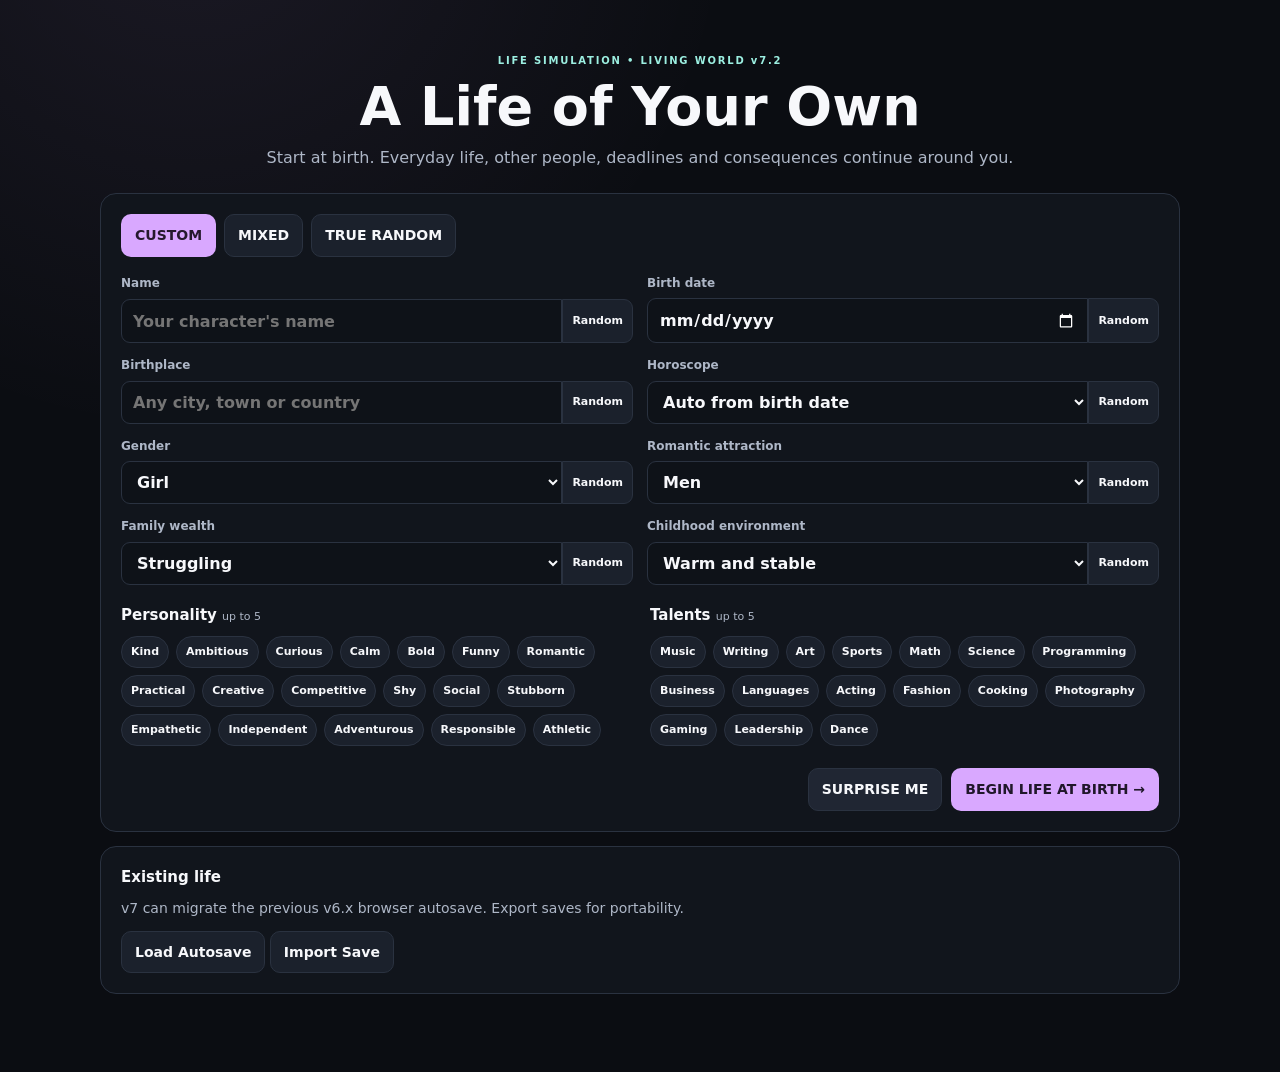
==== index.html @ 9994ae1c "Add files via upload" ====
<!doctype html>
<html lang="en">
<head>
  <meta charset="utf-8">
  <meta name="viewport" content="width=device-width,initial-scale=1">
  <meta name="color-scheme" content="dark">
  <title>Life Sim — Living World v7.2</title>
  <link rel="stylesheet" href="style.css">
</head>
<body>
<div id="app">
  <section id="creator" class="screen">
    <div class="hero">
      <div class="eyebrow">LIFE SIMULATION • LIVING WORLD v7.2</div>
      <h1>A Life of Your Own</h1>
      <p>Start at birth. Everyday life, other people, deadlines and consequences continue around you.</p>
    </div>
    <div class="panel creator-panel">
      <div class="mode-row"><button class="mode active" data-mode="custom">CUSTOM</button><button class="mode" data-mode="mixed">MIXED</button><button class="mode" data-mode="true">TRUE RANDOM</button></div>
      <div class="grid">
        <label>Name<div class="input-with-button"><input id="c-name" placeholder="Your character's name"><button class="small" data-random="name">Random</button></div></label>
        <label>Birth date<div class="input-with-button"><input id="c-dob" type="date"><button class="small" data-random="dob">Random</button></div></label>
        <label>Birthplace<div class="input-with-button"><input id="c-place" placeholder="Any city, town or country"><button class="small" data-random="place">Random</button></div></label>
        <label>Horoscope<div class="input-with-button"><select id="c-zodiac"><option value="auto">Auto from birth date</option><option>Aries</option><option>Taurus</option><option>Gemini</option><option>Cancer</option><option>Leo</option><option>Virgo</option><option>Libra</option><option>Scorpio</option><option>Sagittarius</option><option>Capricorn</option><option>Aquarius</option><option>Pisces</option></select><button class="small" data-random="zodiac">Random</button></div></label>
        <label>Gender<div class="input-with-button"><select id="c-gender"><option>Girl</option><option>Boy</option><option>Non-binary</option><option>Other</option></select><button class="small" data-random="gender">Random</button></div></label>
        <label>Romantic attraction<div class="input-with-button"><select id="c-attraction"><option>Men</option><option>Women</option><option>All genders</option><option>Not sure yet</option><option>Asexual / romantic</option></select><button class="small" data-random="attraction">Random</button></div></label>
        <label>Family wealth<div class="input-with-button"><select id="c-wealth"><option>Struggling</option><option>Modest</option><option>Middle class</option><option>Comfortable</option><option>Wealthy</option><option>Extremely wealthy</option></select><button class="small" data-random="wealth">Random</button></div></label>
        <label>Childhood environment<div class="input-with-button"><select id="c-home"><option>Warm and stable</option><option>Busy but loving</option><option>Strict</option><option>Chaotic</option><option>Quiet</option><option>Highly privileged</option><option>Unpredictable</option></select><button class="small" data-random="home">Random</button></div></label>
      </div>
      <div class="choices"><div><h3>Personality <span>up to 5</span></h3><div id="personality" class="chips"></div></div><div><h3>Talents <span>up to 5</span></h3><div id="talents" class="chips"></div></div></div>
      <div class="creator-actions"><button id="random-all" class="secondary">SURPRISE ME</button><button id="begin" class="primary">BEGIN LIFE AT BIRTH →</button></div>
      <div id="creator-error" class="error" hidden></div>
    </div>
    <div class="save-import panel"><h3>Existing life</h3><p>v7 can migrate the previous v6.x browser autosave. Export saves for portability.</p><button id="load-last">Load Autosave</button> <button id="import-btn">Import Save</button><input id="import-file" type="file" accept=".json" hidden></div>
  </section>

  <section id="game" class="screen hidden">
    <header class="topbar">
      <div><div class="eyebrow">LIFE SIM • LIVING WORLD</div><h2 id="life-name">—</h2><div id="life-subtitle">Age 0</div></div>
      <div class="top-actions"><span id="save-status">Not saved</span><button id="save">SAVE</button><button id="export">EXPORT</button><button id="pause">MENU <span>Esc</span></button></div>
    </header>
    <main class="life-shell">
      <aside class="life-nav">
        <div class="nav-caption">YOUR LIFE</div><nav id="tabs" class="side-nav" aria-label="Life areas"></nav>
        <div class="panel mini identity-mini"><h3>Identity</h3><p><b>Born:</b> <span id="i-place"></span></p><p><b>Birthday:</b> <span id="i-dob"></span></p><p><b>Zodiac:</b> <span id="i-zodiac"></span></p><p><b>Family:</b> <span id="i-family"></span></p></div>
      </aside>
      <section class="life-main">
        <div class="life-hud panel">
          <div class="hud-story"><div class="event-meta" id="event-meta">DAY</div><div class="age-line"><span>AGE</span><strong id="s-age">0</strong></div><h1 id="event-title">Welcome to the world.</h1><p id="event-text">Your story is beginning.</p><div id="event-detail" class="event-detail"></div><div id="event-actions" class="event-actions"></div></div>
          <aside class="needs-hud"><div class="hud-section-title"><span>NEEDS RIGHT NOW</span><small>click to respond</small></div><div id="needs-hud" class="needs-compact"></div><div class="hud-section-title wants-title"><span>WANTS</span></div><div id="wants-hud" class="wants-hud"></div></aside>
        </div>
        <div id="upcoming-strip" class="upcoming-strip" aria-label="Upcoming events"></div>
        <div class="quick-stats" aria-label="Life status"><div><span>CASH</span><b id="s-money">$0</b></div><div><span>HEALTH</span><b id="s-health">100</b></div><div><span>MOOD</span><b id="s-happy">70</b></div><div><span>ENERGY</span><b id="s-energy">100</b></div><div><span>STRESS</span><b id="s-stress">10</b></div><div><span>LUCK</span><b id="s-luck">50%</b></div><div><span>MENTALITY</span><b id="s-mentality">Balanced</b></div></div>
        <div id="panel-host"></div>
        <div class="panel age-panel"><div class="time-buttons"><button id="next-day" class="next-day">☀️ NEXT DAY</button><button id="age-up" class="age-up">🎂 AGE UP</button></div><span><b>Next Day</b> finishes today and sleeps into tomorrow morning. <b>Age Up</b> simulates the whole year to your next birthday and shows a summary — obligations are still attended or missed along the way.</span></div>
        <div class="panel log-panel"><div class="section-heading"><h3>Life log</h3><button id="clear-log">Clear view</button></div><div id="log" class="log"></div></div>
      </section>
    </main>
  </section>

  <div id="overlay" class="overlay hidden"><div class="modal"><button id="close-menu" class="close" aria-label="Close menu">×</button><h2>Pause Menu</h2><div class="menu-buttons"><button id="menu-save">Save now</button><button id="menu-export">Export save</button><button id="menu-import">Import save</button><button id="menu-new">Restart / New Life</button></div><p class="muted-text">Restart clears only Life Simulator save keys after confirmation.</p></div></div>
  <div id="choice-overlay" class="overlay hidden"><div class="modal modal-wide"><button id="close-choice" class="close" aria-label="Close dialog">×</button><h2 id="choice-title">Decision</h2><div id="choice-content"></div></div></div>
  <div id="toast" class="toast" role="status" aria-live="polite"></div>
</div>
<script src="data.js"></script><script src="game.js"></script>
</body>
</html>
---- style.css ----
:root{
  --bg:#0b0d12;--panel:#11151c;--card:#151a22;--card2:#191f29;--line:#2a3240;
  --text:#f7f8fb;--muted:#aeb7c7;--soft:#7f8a9e;--accent:#d9a8ff;--accent2:#9cefe1;
  --good:#9ce6ba;--warn:#ffd38b;--bad:#ff9aa7;--info:#a9c8ff;--shadow:0 16px 48px rgba(0,0,0,.24);
  font-family:Inter,ui-sans-serif,system-ui,-apple-system,BlinkMacSystemFont,"Segoe UI",sans-serif;color-scheme:dark
}
*{box-sizing:border-box}html{background:var(--bg)}body{margin:0;background:radial-gradient(circle at 15% -10%,rgba(217,168,255,.08),transparent 34rem),var(--bg);color:var(--text);font-size:14px;line-height:1.45}button,input,select{font:inherit}button{color:var(--text);background:#1b212c;border:1px solid var(--line);border-radius:10px;padding:10px 13px;cursor:pointer;font-weight:750;transition:background .15s,border-color .15s,transform .08s}button:hover{background:#232b38;border-color:#3c475a}button:active{transform:translateY(1px)}button:focus-visible,input:focus-visible,select:focus-visible{outline:2px solid var(--accent);outline-offset:2px}button[disabled]{opacity:.46;cursor:not-allowed;transform:none}.hidden{display:none!important}.screen{width:min(1460px,calc(100% - 30px));margin:0 auto;padding:24px 0 64px;min-width:0}.panel{background:var(--panel);border:1px solid var(--line);border-radius:16px}.card{background:var(--card);border:1px solid var(--line);border-radius:14px;padding:16px;min-width:0}.wide{grid-column:1/-1}.mini{padding:13px}.muted-text{color:var(--muted)}.error{margin-top:13px;border:1px solid rgba(255,154,167,.4);background:rgba(255,154,167,.08);color:#ffd7dc;padding:11px;border-radius:10px}.eyebrow{font-size:10px;letter-spacing:.18em;font-weight:900;color:var(--accent2)}h1,h2,h3,h4,p{overflow-wrap:anywhere}h1{font-size:clamp(30px,5vw,54px);line-height:1.04;margin:.2em 0}h2{margin:3px 0 4px}h3{font-size:15px;margin:0 0 10px}h4{font-size:12px;text-transform:uppercase;letter-spacing:.08em;color:var(--muted);margin:18px 0 8px}p{margin:6px 0 12px}.primary{background:var(--accent);color:#20172a;border-color:transparent}.primary:hover{background:#e2baff}.secondary{background:#202633}.small{padding:6px 9px;border-radius:8px;font-size:11px;min-height:32px}.ghost{background:transparent}.tag{display:inline-flex;align-items:center;border:1px solid var(--line);border-radius:999px;padding:3px 7px;font-size:10px;color:var(--muted);white-space:nowrap}.stage-note{border-left:3px solid var(--accent2);padding:8px 10px;margin:8px 0 12px;background:rgba(156,239,225,.045);color:#dbe7e6;border-radius:0 8px 8px 0}.progress{height:6px;background:#282f3a;border-radius:999px;overflow:hidden;margin-top:7px}.progress i{display:block;height:100%;background:linear-gradient(90deg,var(--accent2),var(--accent));border-radius:inherit}.dangerbar i{background:var(--bad)}

/* creator */
.hero{text-align:center;max-width:820px;margin:30px auto 24px}.hero p{color:var(--muted);font-size:16px}.creator-panel,.save-import{max-width:1080px;margin:0 auto 14px;padding:20px}.mode-row{display:flex;gap:8px;flex-wrap:wrap;margin-bottom:18px}.mode.active{background:var(--accent);color:#25192d;border-color:transparent}.grid{display:grid;grid-template-columns:repeat(2,minmax(0,1fr));gap:14px}.grid label,.business-builder label{display:grid;gap:6px;color:var(--muted);font-size:12px;font-weight:700}.input-with-button{display:flex;min-width:0}.input-with-button input,.input-with-button select{flex:1;min-width:0}.input-with-button button{border-radius:0 9px 9px 0}.input-with-button input,.input-with-button select{border-radius:9px 0 0 9px}input,select{width:100%;min-height:43px;background:#0e1218;color:var(--text);border:1px solid var(--line);border-radius:9px;padding:9px 11px;font-size:16px}input[type="range"]{min-height:auto;padding:0;border:0;background:transparent}.choices{display:grid;grid-template-columns:1fr 1fr;gap:20px;margin-top:20px}.choices h3 span{color:var(--muted);font-size:11px;font-weight:500}.chips{display:flex;flex-wrap:wrap;gap:7px}.chip{font-size:11px;padding:7px 9px;border-radius:999px}.chip.selected{background:rgba(217,168,255,.17);border-color:var(--accent)}.creator-actions{display:flex;justify-content:flex-end;gap:9px;margin-top:22px}.save-import p{color:var(--muted)}

/* app frame */
.topbar{display:flex;justify-content:space-between;align-items:center;gap:18px;padding:8px 4px 14px;border-bottom:1px solid var(--line)}.top-actions{display:flex;align-items:center;gap:7px;flex-wrap:wrap;justify-content:flex-end}.top-actions #save-status{color:var(--muted);font-size:11px;margin-right:5px}.top-actions button{padding:8px 10px;font-size:11px}.top-actions button span{font-weight:500;color:var(--muted)}.life-shell{display:grid;grid-template-columns:205px minmax(0,1fr);gap:16px;padding-top:16px}.life-nav{min-width:0;position:sticky;top:12px;align-self:start;max-height:calc(100vh - 24px);overflow-y:auto;overflow-x:hidden;scrollbar-width:thin;padding-right:2px}.nav-caption{padding:5px 9px 8px;color:var(--soft);font-weight:900;font-size:9px;letter-spacing:.18em}.side-nav{display:grid;gap:4px;margin-bottom:12px;position:static}.side-link{display:flex;width:100%;align-items:center;text-align:left;gap:9px;background:transparent;border-color:transparent;padding:10px 10px}.side-link span{width:23px;text-align:center}.side-link b{font-size:12px}.side-link.active{background:rgba(217,168,255,.14);border-color:rgba(217,168,255,.32)}.identity-mini{margin-top:12px;color:var(--muted);font-size:11px}.identity-mini p{margin:5px 0}.identity-mini b{color:#dfe4ec}.life-main{min-width:0;display:flex;flex-direction:column;gap:10px}

/* headline HUD */
.life-hud{display:grid;grid-template-columns:minmax(0,1.28fr) minmax(330px,.9fr);gap:22px;padding:21px}.hud-story{min-width:0}.event-meta{font-size:9px;letter-spacing:.15em;font-weight:900;color:var(--accent2)}.age-line{display:flex;align-items:baseline;gap:8px;margin-top:6px}.age-line span{color:var(--muted);font-size:10px;letter-spacing:.14em;font-weight:900}.age-line strong{font-size:43px;line-height:1}.hud-story h1{font-size:clamp(21px,2.7vw,30px);margin:12px 0 6px}.hud-story>p{font-size:14px;color:#cbd2dd;max-width:720px}.event-actions{display:flex;gap:7px;flex-wrap:wrap;margin-top:12px}.needs-hud{border-left:1px solid var(--line);padding-left:20px;min-width:0}.hud-section-title{display:flex;justify-content:space-between;align-items:center;gap:8px;font-size:9px;letter-spacing:.13em;font-weight:900;color:var(--muted);margin-bottom:8px}.hud-section-title small{letter-spacing:0;color:var(--soft)}.needs-compact{display:grid;grid-template-columns:repeat(2,minmax(0,1fr));gap:6px}.need-compact{display:grid;grid-template-columns:1fr auto;gap:3px 7px;text-align:left;background:#131820;padding:8px;border-radius:9px;min-height:50px}.need-compact>span{font-size:11px;font-weight:750}.need-compact>b{font-size:10px;color:var(--muted)}.need-compact .progress{grid-column:1/-1;margin-top:2px;height:4px}.need-compact.urgent{border-color:rgba(255,154,167,.45);background:rgba(255,154,167,.055)}.need-compact.urgent b{color:var(--bad)}.wants-title{margin-top:13px}.wants-hud{display:flex;gap:5px;flex-wrap:wrap}.want-pill{border:1px solid var(--line);border-radius:999px;padding:4px 7px;background:#0f1319;color:#c9d1dc;font-size:10px}

/* upcoming + stats */
.upcoming-strip{display:flex;gap:7px;overflow-x:auto;padding:2px 1px 5px;scrollbar-width:thin}.upcoming-chip{flex:0 0 auto;display:grid;grid-template-columns:auto minmax(80px,1fr) auto;align-items:center;gap:7px;background:#10151c;border:1px solid var(--line);border-radius:10px;padding:7px 9px;max-width:280px}.upcoming-chip b{font-size:10px;overflow:hidden;text-overflow:ellipsis;white-space:nowrap}.upcoming-chip small{font-size:9px;color:var(--accent2);font-weight:800}.quick-stats{display:grid;grid-template-columns:repeat(7,minmax(0,1fr));gap:6px}.quick-stats>div{background:var(--panel);border:1px solid var(--line);border-radius:10px;padding:8px 9px;min-width:0}.quick-stats span{display:block;color:var(--soft);font-size:8px;letter-spacing:.09em}.quick-stats b{display:block;font-size:12px;white-space:nowrap;overflow:hidden;text-overflow:ellipsis;margin-top:1px}

/* panel content */
.dashboard,.home-dashboard{display:grid;grid-template-columns:repeat(2,minmax(0,1fr));gap:10px}.section-heading{display:flex;align-items:flex-start;justify-content:space-between;gap:12px;margin-bottom:8px}.section-heading h3{margin-bottom:2px}.row{display:flex;align-items:center;justify-content:space-between;gap:12px;padding:9px 0;border-bottom:1px solid var(--line)}.row:last-child{border-bottom:0}.row>span{min-width:0}.row>b{white-space:nowrap}.action-section{margin-bottom:15px}.action-section:last-child{margin-bottom:0}.action-section>h3{font-size:12px;text-transform:uppercase;letter-spacing:.08em;color:var(--muted)}.action-grid,.context-grid{display:grid;grid-template-columns:repeat(2,minmax(0,1fr));gap:7px}.action,.context-action,.place-card,.phone-app,.job-card{display:flex;flex-direction:column;text-align:left;align-items:flex-start;justify-content:flex-start;gap:2px;min-height:62px;background:#1a2029;padding:10px 11px}.action strong,.context-action strong,.place-card strong,.phone-app strong,.job-card strong{font-size:12px}.action small,.context-action small,.place-card small,.phone-app small,.job-card small{font-size:10px;color:var(--muted);font-weight:500}.context-action{border-left:3px solid var(--accent2)}.locked{opacity:.62}.locked-note{display:flex;gap:8px;align-items:flex-start;padding:10px;border:1px dashed var(--line);border-radius:10px;color:var(--muted);background:#10141a}.place-grid,.phone-grid,.job-grid,.shop-grid,.subject-grid{display:grid;grid-template-columns:repeat(2,minmax(0,1fr));gap:8px}.place-card,.phone-app,.job-card{min-height:74px}.weather-big{font-size:25px;font-weight:900;margin:8px 0}.forecast{display:grid;gap:5px}.forecast-row{display:flex;justify-content:space-between;border-bottom:1px solid var(--line);padding:7px 0}.business-builder{display:grid;grid-template-columns:repeat(2,minmax(0,1fr));gap:10px}.business-builder .check-line{display:flex;align-items:center;gap:8px}.check-line input{width:auto;min-height:auto}.shop-category{grid-column:1/-1;font-size:11px;color:var(--accent2);font-weight:900;text-transform:uppercase;letter-spacing:.08em;margin-top:6px}.shop-card,.inventory-card,.person-card,.subject-card{border:1px solid var(--line);border-radius:12px;background:#12171e;padding:12px;min-width:0}.shop-head,.subject-head,.person-title{display:flex;justify-content:space-between;gap:10px;align-items:flex-start}.shop-head small,.inventory-card small,.person-card small,.subject-card small,.mini-meta{color:var(--muted);font-size:10px}.shop-state{min-height:24px;margin:7px 0}.inline-actions{display:flex;flex-wrap:wrap;gap:5px;justify-content:flex-end}.inventory-card .inline-actions,.person-card .inline-actions{justify-content:flex-start;margin-top:9px}.pending-row,.opportunity-row,.commitment-card,.exam-row,.calendar-row,.message-row{display:flex;align-items:center;justify-content:space-between;gap:10px;padding:10px 0;border-bottom:1px solid var(--line)}.pending-row>div:first-child,.opportunity-row>div:first-child,.commitment-card>div:first-child,.exam-row>div:first-child,.message-row>div:first-child{min-width:0;flex:1}.pending-row small,.opportunity-row small,.commitment-card small,.exam-row small,.calendar-row small,.message-row small{display:block;color:var(--muted);font-size:10px;margin-top:2px}.countdown{font-size:10px;color:var(--accent2);font-weight:850;white-space:nowrap}.subject-card .action-grid{margin-top:8px}.skill-line{display:grid;grid-template-columns:minmax(80px,1fr) 2fr auto;align-items:center;gap:8px;padding:5px 0}.relationship-bars{display:grid;gap:5px;margin-top:9px}.memory-list{display:grid;gap:7px}.memory-list>div{background:#10141a;border-left:2px solid var(--line);padding:7px 9px;border-radius:0 7px 7px 0}.timeline-entry{padding:10px 0;border-bottom:1px solid var(--line)}.timeline-entry small{color:var(--muted)}

/* event and logs */
.event-card{border:1px solid rgba(217,168,255,.32);background:linear-gradient(135deg,rgba(217,168,255,.08),rgba(156,239,225,.035));border-radius:13px;padding:15px}.event-kicker{font-size:9px;color:var(--accent);font-weight:900;letter-spacing:.14em}.event-card h3{font-size:18px;margin:5px 0}.age-panel{display:flex;align-items:center;justify-content:space-between;gap:12px;padding:10px 12px}.age-panel span{color:var(--muted);font-size:11px}.age-up{background:rgba(217,168,255,.13);border-color:rgba(217,168,255,.35);white-space:nowrap}.log-panel{padding:14px}.log{display:grid;gap:0}.log-entry{padding:10px 0;border-top:1px solid var(--line)}.log-entry:first-child{border-top:0}.log-entry b{font-size:12px}.log-entry p{margin:3px 0 0;color:var(--muted);font-size:11px}.log-date{font-size:8px;letter-spacing:.08em;color:var(--soft);margin-bottom:3px}

/* modal */
.overlay{position:fixed;inset:0;z-index:50;background:rgba(3,5,8,.72);display:flex;align-items:center;justify-content:center;padding:20px;overflow:auto}.modal{width:min(520px,100%);max-height:calc(100vh - 40px);overflow:auto;background:#12171f;border:1px solid #364052;border-radius:17px;padding:20px;box-shadow:var(--shadow);position:relative}.modal-wide{width:min(760px,100%)}.close{position:absolute;right:10px;top:10px;width:34px;height:34px;padding:0;border-radius:50%;font-size:20px}.menu-buttons,.modal-action-grid{display:grid;gap:7px;margin-top:16px}.modal-action-grid{grid-template-columns:repeat(2,minmax(0,1fr))}.modal-stats{display:grid;grid-template-columns:repeat(3,1fr);gap:7px;margin:12px 0}.modal-stats>div{border:1px solid var(--line);border-radius:9px;padding:8px}.message-row{align-items:flex-start;display:grid;grid-template-columns:120px 1fr auto auto}.toast{position:fixed;right:18px;bottom:18px;z-index:80;max-width:min(420px,calc(100vw - 36px));background:#202733;border:1px solid #46536a;color:var(--text);border-radius:11px;padding:11px 13px;box-shadow:var(--shadow);opacity:0;pointer-events:none;transform:translateY(8px);transition:.18s}.toast.show{opacity:1;transform:translateY(0)}

@media(max-width:1080px){.life-shell{grid-template-columns:168px minmax(0,1fr)}.life-hud{grid-template-columns:1fr}.needs-hud{border-left:0;border-top:1px solid var(--line);padding:16px 0 0}.needs-compact{grid-template-columns:repeat(4,minmax(0,1fr))}.quick-stats{grid-template-columns:repeat(4,minmax(0,1fr))}.place-grid,.phone-grid,.job-grid,.shop-grid,.subject-grid{grid-template-columns:1fr 1fr}}
@media(max-width:760px){.screen{width:min(100% - 18px,1460px);padding-top:10px}.topbar{align-items:flex-start}.top-actions #save-status{display:none}.life-shell{display:block}.life-nav{margin:8px 0;position:static;max-height:none;overflow:visible;padding-right:0}.nav-caption,.identity-mini{display:none}.side-nav{display:flex;overflow-x:auto;padding:2px 0 6px;position:static;scrollbar-width:thin}.side-link{flex:0 0 auto;width:auto;white-space:nowrap;border-color:var(--line);background:#11151c}.side-link b{font-size:11px}.life-hud{padding:15px;gap:14px}.needs-compact{grid-template-columns:repeat(2,minmax(0,1fr))}.quick-stats{grid-template-columns:repeat(3,minmax(0,1fr))}.dashboard,.home-dashboard,.grid,.choices{grid-template-columns:1fr}.action-grid,.context-grid,.place-grid,.phone-grid,.job-grid,.shop-grid,.subject-grid,.business-builder{grid-template-columns:1fr}.wide{grid-column:auto}.creator-actions{flex-direction:column-reverse}.creator-actions button{width:100%}.age-panel{align-items:flex-start;flex-direction:column}.message-row{grid-template-columns:1fr}.inline-actions{justify-content:flex-start}.pending-row,.opportunity-row,.commitment-card,.exam-row,.calendar-row{align-items:flex-start;flex-direction:column}.modal-action-grid{grid-template-columns:1fr}.modal-stats{grid-template-columns:1fr 1fr}}
@media(max-width:420px){body{font-size:13px}.screen{width:calc(100% - 12px)}.topbar{gap:8px}.top-actions{gap:4px}.top-actions button{padding:7px}.life-hud{padding:12px}.needs-compact{grid-template-columns:1fr 1fr}.quick-stats{grid-template-columns:1fr 1fr}.upcoming-chip{max-width:220px}.hud-story h1{font-size:20px}.age-line strong{font-size:37px}.card{padding:13px}}
@media(prefers-reduced-motion:reduce){*,*::before,*::after{scroll-behavior:auto!important;transition:none!important}}
.need-compact>span{min-width:0;white-space:nowrap;overflow:hidden;text-overflow:ellipsis}.need-compact>span>em{font-style:normal;color:#dce3ec;font-size:10px;margin-left:2px}

/* v7.1 age-access + sidebar/log cleanup */
.action small{line-height:1.3}.life-nav::-webkit-scrollbar{width:6px}.life-nav::-webkit-scrollbar-thumb{background:#293241;border-radius:999px}

/* ===================== v7.2 lifecycle UI ===================== */
.event-detail:empty{display:none}
.event-detail{margin-top:10px;display:grid;gap:10px}
.hero-when{display:inline-flex;align-items:center;gap:6px;font-size:11px;font-weight:850;letter-spacing:.06em;text-transform:uppercase;color:var(--accent2)}
.hero-when.urgent{color:var(--bad)}
.hero-stats{display:grid;grid-template-columns:repeat(auto-fit,minmax(110px,1fr));gap:8px;max-width:640px}
.hero-stat{border:1px solid var(--line);border-radius:10px;padding:8px 10px;background:rgba(255,255,255,.02);display:grid;grid-template-columns:1fr auto;gap:2px 8px;align-items:center}
.hero-stat span{font-size:10px;color:var(--muted);letter-spacing:.06em;text-transform:uppercase}
.hero-stat b{font-size:13px}
.hero-stat i{grid-column:1/-1;display:block;height:4px;border-radius:99px;background:rgba(255,255,255,.08);overflow:hidden}
.hero-stat i em{display:block;height:100%;background:var(--accent2)}
.hero-stat.good i em{background:var(--good,#7fe3a4)}.hero-stat.bad i em{background:var(--bad)}
.hero-agenda{display:grid;gap:4px;max-width:560px}
.hero-agenda>div,.agenda-row{display:grid;grid-template-columns:22px minmax(0,1fr) auto auto;align-items:center;gap:8px;padding:6px 0;border-bottom:1px solid var(--line)}
.hero-agenda>div:last-child,.agenda-row:last-child{border-bottom:0}
.hero-agenda b,.agenda-row b{font-size:12px;min-width:0;overflow:hidden;text-overflow:ellipsis;white-space:nowrap}
.hero-agenda small,.agenda-row small{font-size:10px;color:var(--muted);white-space:nowrap}
.hero-agenda .done,.agenda-row.done{opacity:.55}
.hero-agenda .done b,.agenda-row.done b{text-decoration:line-through}
.event-actions small{align-self:center}
.time-buttons{display:flex;gap:8px;flex-wrap:wrap}
.next-day{background:rgba(156,239,225,.12);border-color:rgba(156,239,225,.38);white-space:nowrap}
.age-panel span b{color:var(--text)}
.upcoming-chip.is-today{border-color:rgba(156,239,225,.4)}
.upcoming-chip.is-now{border-color:rgba(255,154,167,.55);background:rgba(255,154,167,.06)}
.tag.ok{color:#9be7b5;border-color:rgba(155,231,181,.4)}.tag.bad{color:var(--bad);border-color:rgba(255,154,167,.45)}.tag.warn{color:#ffd58a;border-color:rgba(255,213,138,.4)}
.note-row{display:flex;flex-direction:column;align-items:flex-start;gap:2px;width:100%;text-align:left;background:transparent;border:0;border-bottom:1px solid var(--line);border-radius:0;padding:9px 2px}
.note-row b{font-size:12px}.note-row small{font-size:10px;color:var(--muted);font-weight:500}
.note-row.unread b::before{content:'';display:inline-block;width:7px;height:7px;border-radius:50%;background:var(--accent2);margin-right:6px;vertical-align:middle}
.urgent-text{color:var(--bad);font-weight:750}

/* Education card: structured header, spaced metadata (fixes "MathematicsMs. Kim" / "Skill100%Prep100%") */
.subject-card{display:flex;flex-direction:column;gap:6px}
.subject-head{display:flex;justify-content:space-between;align-items:flex-start;gap:12px}
.subject-title{display:flex;flex-direction:column;gap:3px;min-width:0}
.subject-name{font-size:14px;line-height:1.2}
.subject-teacher{font-size:11px;color:var(--muted);line-height:1.3}
.subject-grade{display:flex;flex-direction:column;align-items:flex-end;gap:1px;flex:0 0 auto}
.subject-grade small{font-size:9px;letter-spacing:.1em;text-transform:uppercase;color:var(--soft)}
.subject-grade strong{font-size:22px;line-height:1}
.mini-meta{display:flex;flex-wrap:wrap;gap:4px 14px;margin:2px 0}
.mini-meta span{white-space:nowrap}
.subject-card.is-due{border-color:rgba(255,154,167,.55);box-shadow:0 0 0 1px rgba(255,154,167,.18) inset}
.assessment-callout{display:flex;align-items:center;justify-content:space-between;gap:10px;flex-wrap:wrap;border-radius:10px;padding:9px 10px;background:rgba(255,154,167,.08);border:1px solid rgba(255,154,167,.35)}
.assessment-callout b{display:block;font-size:11px;letter-spacing:.06em;color:var(--bad)}
.assessment-callout small{display:block;font-size:10px;color:var(--muted)}
.subject-actions{display:flex;flex-wrap:wrap;gap:6px;align-items:flex-start;margin-top:2px}
.study-menu{position:relative}
.study-menu>summary{list-style:none;cursor:pointer;display:inline-flex;align-items:center;min-height:32px;padding:6px 11px;border-radius:8px;border:1px solid var(--line);background:#1b212c;font-size:11px;font-weight:750}
.study-menu>summary::-webkit-details-marker{display:none}
.study-menu>summary.ghost{background:transparent;opacity:.8}
.study-menu[open]>div{display:flex;gap:5px;flex-wrap:wrap;margin-top:6px}
.exam-row.is-done{opacity:.72}
.club-card small{margin-top:3px}

/* Modals: warnings, morning summary, year summary */
.warning-list{display:grid;gap:8px;margin:10px 0}
.warning-row{display:grid;grid-template-columns:26px 1fr;gap:8px;align-items:flex-start;border:1px solid var(--line);border-radius:10px;padding:9px}
.warning-row b{display:block;font-size:12px}.warning-row small{display:block;color:var(--bad);font-size:11px;margin-top:2px}
.modal-action-grid.single{grid-template-columns:1fr}
.summary-lead{font-size:14px}
.summary-grid{display:grid;grid-template-columns:repeat(2,minmax(0,1fr));gap:10px;margin-top:6px}
.summary-section{border:1px solid var(--line);border-radius:12px;padding:10px 12px}
.summary-section h4{margin-top:0}
.summary-section p{margin:4px 0;font-size:12px}
@media(max-width:760px){.summary-grid{grid-template-columns:1fr}.hero-stats{grid-template-columns:repeat(2,minmax(0,1fr))}.time-buttons{width:100%}.time-buttons button{flex:1}}
@media(prefers-reduced-motion:reduce){*{transition:none!important;animation:none!important}}
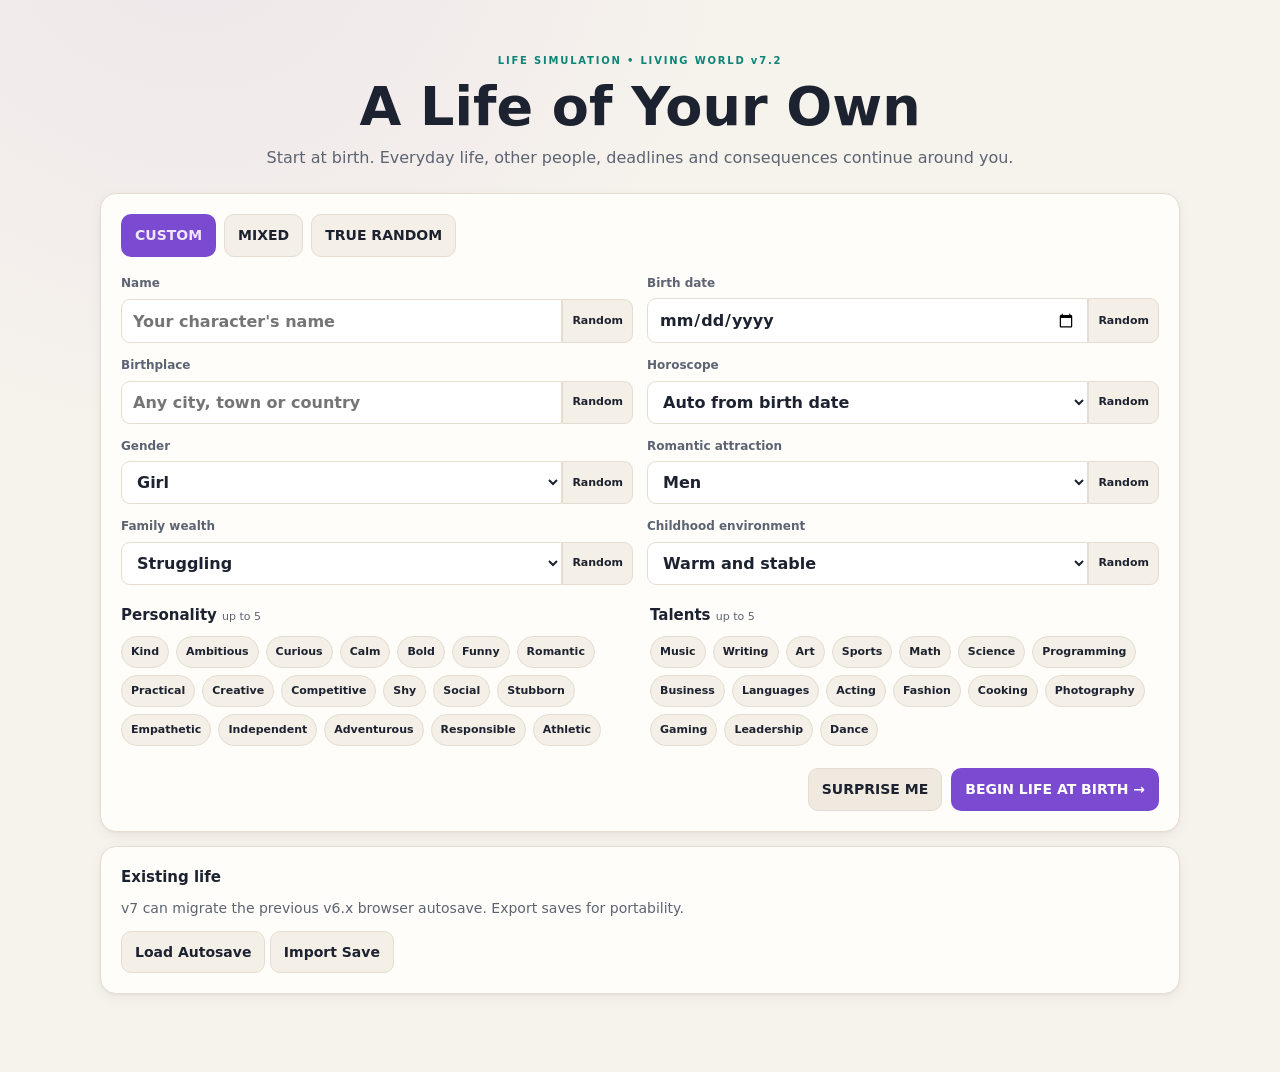
==== commit a85601a2: "Add files via upload" ====
--- a/index.html
+++ b/index.html
@@ -3,11 +3,13 @@
 <head>
   <meta charset="utf-8">
   <meta name="viewport" content="width=device-width,initial-scale=1">
-  <meta name="color-scheme" content="dark">
+  <meta name="color-scheme" content="light dark">
+  <script>try{var u=JSON.parse(localStorage.getItem("lifeSim_ui")||"{}"),t=u.theme||"light";if(t==="auto")t=matchMedia("(prefers-color-scheme: dark)").matches?"dark":"light";if(["light","dark","life"].indexOf(t)<0)t="light";document.documentElement.setAttribute("data-theme",t)}catch(e){document.documentElement.setAttribute("data-theme","light")}</script>
   <title>Life Sim — Living World v7.2</title>
   <link rel="stylesheet" href="style.css">
 </head>
 <body>
+<svg xmlns="http://www.w3.org/2000/svg" style="display:none" aria-hidden="true"><symbol id="ico-home" viewBox="0 0 24 24"><path d="M3 11l9-7 9 7"/><path d="M5 10v10h14V10"/><path d="M10 20v-6h4v6"/></symbol><symbol id="ico-compass" viewBox="0 0 24 24"><circle cx="12" cy="12" r="9"/><path d="M15.5 8.5l-2 5-5 2 2-5z"/></symbol><symbol id="ico-users" viewBox="0 0 24 24"><circle cx="9" cy="8" r="3.5"/><path d="M2.5 20c.8-3.6 3.4-5.5 6.5-5.5s5.7 1.9 6.5 5.5"/><circle cx="17" cy="9" r="2.5"/><path d="M17 14.5c2.4.2 4 1.8 4.5 4.5"/></symbol><symbol id="ico-sprout" viewBox="0 0 24 24"><path d="M12 21v-9"/><path d="M12 12C12 7 8 5 4 5c0 4 3 7 8 7z"/><path d="M12 14c0-4 3-6 7-6 0 3.5-2.5 6-7 6z"/></symbol><symbol id="ico-book" viewBox="0 0 24 24"><path d="M4 5a2 2 0 0 1 2-2h13v16H6a2 2 0 0 0-2 2z"/><path d="M4 19V5"/><path d="M8 7h7"/></symbol><symbol id="ico-wallet" viewBox="0 0 24 24"><rect x="3" y="6" width="18" height="14" rx="2"/><path d="M3 10h18"/><circle cx="16.5" cy="15" r="1.2"/><path d="M6 6l9-3 1.5 3"/></symbol><symbol id="ico-phone" viewBox="0 0 24 24"><rect x="7" y="2.5" width="10" height="19" rx="2.5"/><path d="M11 18.5h2"/></symbol><symbol id="ico-heart" viewBox="0 0 24 24"><path d="M12 20s-7.5-4.6-9-9.3C2 7.4 4.2 4.5 7.3 4.5c2 0 3.6 1.1 4.7 2.8 1.1-1.7 2.7-2.8 4.7-2.8 3.1 0 5.3 2.9 4.3 6.2C19.5 15.4 12 20 12 20z"/></symbol><symbol id="ico-family" viewBox="0 0 24 24"><circle cx="8" cy="6.5" r="2.5"/><circle cx="16" cy="6.5" r="2.5"/><circle cx="12" cy="13" r="2"/><path d="M4 20v-5a4 4 0 0 1 4-4"/><path d="M20 20v-5a4 4 0 0 0-4-4"/><path d="M9.5 20v-2a2.5 2.5 0 0 1 5 0v2"/></symbol><symbol id="ico-briefcase" viewBox="0 0 24 24"><rect x="3" y="7" width="18" height="13" rx="2"/><path d="M9 7V5a2 2 0 0 1 2-2h2a2 2 0 0 1 2 2v2"/><path d="M3 13h18"/></symbol><symbol id="ico-health" viewBox="0 0 24 24"><path d="M6 3v6a4 4 0 0 0 8 0V3"/><path d="M10 13v2a5 5 0 0 0 10 0v-2"/><circle cx="20" cy="11" r="2"/></symbol><symbol id="ico-calendar" viewBox="0 0 24 24"><rect x="3" y="5" width="18" height="16" rx="2"/><path d="M3 10h18M8 3v4M16 3v4"/></symbol><symbol id="ico-globe" viewBox="0 0 24 24"><circle cx="12" cy="12" r="9"/><path d="M3 12h18"/><path d="M12 3c2.5 2.6 3.8 5.6 3.8 9s-1.3 6.4-3.8 9c-2.5-2.6-3.8-5.6-3.8-9S9.5 5.6 12 3z"/></symbol><symbol id="ico-utensils" viewBox="0 0 24 24"><path d="M7 3v8M5 3v5a2 2 0 0 0 4 0V3M7 11v10"/><path d="M17 21V3c-2 1.5-3 4-3 7h3"/></symbol><symbol id="ico-droplet" viewBox="0 0 24 24"><path d="M12 3s6 6.4 6 11a6 6 0 0 1-12 0c0-4.6 6-11 6-11z"/></symbol><symbol id="ico-bath" viewBox="0 0 24 24"><path d="M4 12h16v2a6 6 0 0 1-6 6h-4a6 6 0 0 1-6-6z"/><path d="M6 12V6a2 2 0 0 1 4 0"/></symbol><symbol id="ico-smile" viewBox="0 0 24 24"><circle cx="12" cy="12" r="9"/><path d="M8.5 14.5c1 1.3 2.2 2 3.5 2s2.5-.7 3.5-2"/><path d="M9 9.5h.01M15 9.5h.01"/></symbol><symbol id="ico-sofa" viewBox="0 0 24 24"><path d="M5 11V8a2 2 0 0 1 2-2h10a2 2 0 0 1 2 2v3"/><path d="M3 12a2 2 0 0 1 4 0v2h10v-2a2 2 0 1 1 4 0v6H3z"/></symbol><symbol id="ico-moon" viewBox="0 0 24 24"><path d="M20 14.5A8 8 0 1 1 9.5 4a6.5 6.5 0 0 0 10.5 10.5z"/></symbol><symbol id="ico-sun" viewBox="0 0 24 24"><circle cx="12" cy="12" r="4"/><path d="M12 2v2M12 20v2M4.9 4.9l1.4 1.4M17.7 17.7l1.4 1.4M2 12h2M20 12h2M4.9 19.1l1.4-1.4M17.7 6.3l1.4-1.4"/></symbol><symbol id="ico-cake" viewBox="0 0 24 24"><path d="M4 21h16"/><path d="M5 21v-7a2 2 0 0 1 2-2h10a2 2 0 0 1 2 2v7"/><path d="M5 16c2 1.2 4.7 1.2 7 0s5-1.2 7 0"/><path d="M12 12V8"/><path d="M12 5.5c.8-.8.8-1.7 0-2.5-.8.8-.8 1.7 0 2.5z"/></symbol><symbol id="ico-contrast" viewBox="0 0 24 24"><circle cx="12" cy="12" r="9"/><path d="M12 3v18a9 9 0 0 0 0-18z" fill="currentColor"/></symbol><symbol id="ico-dot" viewBox="0 0 24 24"><circle cx="12" cy="12" r="3"/></symbol></svg>
 <div id="app">
   <section id="creator" class="screen">
     <div class="hero">
@@ -37,7 +39,7 @@
   <section id="game" class="screen hidden">
     <header class="topbar">
       <div><div class="eyebrow">LIFE SIM • LIVING WORLD</div><h2 id="life-name">—</h2><div id="life-subtitle">Age 0</div></div>
-      <div class="top-actions"><span id="save-status">Not saved</span><button id="save">SAVE</button><button id="export">EXPORT</button><button id="pause">MENU <span>Esc</span></button></div>
+      <div class="top-actions"><button id="next-day" class="next-day" title="Finish today and sleep into tomorrow (N)"><svg class="ico" aria-hidden="true"><use href="#ico-sun"/></svg> Next day</button><button id="age-up" class="age-up" title="Simulate the year to your next birthday"><svg class="ico" aria-hidden="true"><use href="#ico-cake"/></svg> Age up</button><button id="planner-btn" class="planner-btn" title="Life planner"><svg class="ico" aria-hidden="true"><use href="#ico-calendar"/></svg> <span>Planner</span></button><button id="theme-btn" class="theme-btn" title="Appearance: Light / Dark / Auto / Life"><svg class="ico" aria-hidden="true"><use href="#ico-contrast"/></svg> <span>Light</span></button><span id="save-status">Not saved</span><button id="save">SAVE</button><button id="export">EXPORT</button><button id="pause">MENU <span>Esc</span></button></div>
     </header>
     <main class="life-shell">
       <aside class="life-nav">
@@ -52,13 +54,13 @@
         <div id="upcoming-strip" class="upcoming-strip" aria-label="Upcoming events"></div>
         <div class="quick-stats" aria-label="Life status"><div><span>CASH</span><b id="s-money">$0</b></div><div><span>HEALTH</span><b id="s-health">100</b></div><div><span>MOOD</span><b id="s-happy">70</b></div><div><span>ENERGY</span><b id="s-energy">100</b></div><div><span>STRESS</span><b id="s-stress">10</b></div><div><span>LUCK</span><b id="s-luck">50%</b></div><div><span>MENTALITY</span><b id="s-mentality">Balanced</b></div></div>
         <div id="panel-host"></div>
-        <div class="panel age-panel"><div class="time-buttons"><button id="next-day" class="next-day">☀️ NEXT DAY</button><button id="age-up" class="age-up">🎂 AGE UP</button></div><span><b>Next Day</b> finishes today and sleeps into tomorrow morning. <b>Age Up</b> simulates the whole year to your next birthday and shows a summary — obligations are still attended or missed along the way.</span></div>
-        <div class="panel log-panel"><div class="section-heading"><h3>Life log</h3><button id="clear-log">Clear view</button></div><div id="log" class="log"></div></div>
+        <details class="panel log-panel" id="log-drawer"><summary><span>Life log</span><small id="log-latest"></small></summary><div id="log" class="log"></div><div class="inline-actions"><button class="small ghost" id="open-journal">Full journal</button><button class="small ghost" id="clear-log">Clear view</button></div></details>
       </section>
+      <aside id="planner" class="life-planner" aria-label="Life planner"></aside>
     </main>
   </section>
 
-  <div id="overlay" class="overlay hidden"><div class="modal"><button id="close-menu" class="close" aria-label="Close menu">×</button><h2>Pause Menu</h2><div class="menu-buttons"><button id="menu-save">Save now</button><button id="menu-export">Export save</button><button id="menu-import">Import save</button><button id="menu-new">Restart / New Life</button></div><p class="muted-text">Restart clears only Life Simulator save keys after confirmation.</p></div></div>
+  <div id="overlay" class="overlay hidden"><div class="modal"><button id="close-menu" class="close" aria-label="Close menu">×</button><h2>Pause Menu</h2><div class="menu-buttons"><button id="menu-save">Save now</button><button id="menu-export">Export save</button><button id="menu-import">Import save</button><button id="menu-new">Restart / New Life</button></div><h3>Appearance</h3><div class="theme-row" id="theme-row"><button data-theme-set="light">Light</button><button data-theme-set="dark">Dark</button><button data-theme-set="auto">Auto</button><button data-theme-set="life">Life (colorful)</button></div><p class="muted-text">Appearance is saved on this device, separately from your life save.</p><p class="muted-text">Restart clears only Life Simulator save keys after confirmation.</p></div></div>
   <div id="choice-overlay" class="overlay hidden"><div class="modal modal-wide"><button id="close-choice" class="close" aria-label="Close dialog">×</button><h2 id="choice-title">Decision</h2><div id="choice-content"></div></div></div>
   <div id="toast" class="toast" role="status" aria-live="polite"></div>
 </div>
--- a/style.css
+++ b/style.css
@@ -1,40 +1,39 @@
-:root{
-  --bg:#0b0d12;--panel:#11151c;--card:#151a22;--card2:#191f29;--line:#2a3240;
-  --text:#f7f8fb;--muted:#aeb7c7;--soft:#7f8a9e;--accent:#d9a8ff;--accent2:#9cefe1;
-  --good:#9ce6ba;--warn:#ffd38b;--bad:#ff9aa7;--info:#a9c8ff;--shadow:0 16px 48px rgba(0,0,0,.24);
-  font-family:Inter,ui-sans-serif,system-ui,-apple-system,BlinkMacSystemFont,"Segoe UI",sans-serif;color-scheme:dark
-}
-*{box-sizing:border-box}html{background:var(--bg)}body{margin:0;background:radial-gradient(circle at 15% -10%,rgba(217,168,255,.08),transparent 34rem),var(--bg);color:var(--text);font-size:14px;line-height:1.45}button,input,select{font:inherit}button{color:var(--text);background:#1b212c;border:1px solid var(--line);border-radius:10px;padding:10px 13px;cursor:pointer;font-weight:750;transition:background .15s,border-color .15s,transform .08s}button:hover{background:#232b38;border-color:#3c475a}button:active{transform:translateY(1px)}button:focus-visible,input:focus-visible,select:focus-visible{outline:2px solid var(--accent);outline-offset:2px}button[disabled]{opacity:.46;cursor:not-allowed;transform:none}.hidden{display:none!important}.screen{width:min(1460px,calc(100% - 30px));margin:0 auto;padding:24px 0 64px;min-width:0}.panel{background:var(--panel);border:1px solid var(--line);border-radius:16px}.card{background:var(--card);border:1px solid var(--line);border-radius:14px;padding:16px;min-width:0}.wide{grid-column:1/-1}.mini{padding:13px}.muted-text{color:var(--muted)}.error{margin-top:13px;border:1px solid rgba(255,154,167,.4);background:rgba(255,154,167,.08);color:#ffd7dc;padding:11px;border-radius:10px}.eyebrow{font-size:10px;letter-spacing:.18em;font-weight:900;color:var(--accent2)}h1,h2,h3,h4,p{overflow-wrap:anywhere}h1{font-size:clamp(30px,5vw,54px);line-height:1.04;margin:.2em 0}h2{margin:3px 0 4px}h3{font-size:15px;margin:0 0 10px}h4{font-size:12px;text-transform:uppercase;letter-spacing:.08em;color:var(--muted);margin:18px 0 8px}p{margin:6px 0 12px}.primary{background:var(--accent);color:#20172a;border-color:transparent}.primary:hover{background:#e2baff}.secondary{background:#202633}.small{padding:6px 9px;border-radius:8px;font-size:11px;min-height:32px}.ghost{background:transparent}.tag{display:inline-flex;align-items:center;border:1px solid var(--line);border-radius:999px;padding:3px 7px;font-size:10px;color:var(--muted);white-space:nowrap}.stage-note{border-left:3px solid var(--accent2);padding:8px 10px;margin:8px 0 12px;background:rgba(156,239,225,.045);color:#dbe7e6;border-radius:0 8px 8px 0}.progress{height:6px;background:#282f3a;border-radius:999px;overflow:hidden;margin-top:7px}.progress i{display:block;height:100%;background:linear-gradient(90deg,var(--accent2),var(--accent));border-radius:inherit}.dangerbar i{background:var(--bad)}
+:root{font-family:Inter,ui-sans-serif,system-ui,-apple-system,BlinkMacSystemFont,"Segoe UI",sans-serif}
+:root,:root[data-theme="light"]{--bg:#f6f2ec;--panel:#fffdf9;--card:#ffffff;--card2:#fbf8f3;--surface:#ffffff;--surface-modal:#fffdf9;--surface-raised:#fbf8f3;--surface-sunken:#f3eee6;--input:#ffffff;--control:#f4efe7;--control-hover:#ece5da;--secondary:#efe9df;--toast:#1f2430;--track:#e9e2d6;--line:#e5ddd1;--line-strong:#cfc5b6;--text:#1d2230;--text-2:#3a4152;--muted:#5c6372;--soft:#7b8190;--accent:#7a4bd0;--accent-hover:#6a3cc0;--accent-tint:#efe6fb;--accent2:#0d8576;--on-accent:#ffffff;--good:#1d7f47;--warn:#9a5c00;--bad:#c0364a;--info:#2c64c4;--backdrop:rgba(30,24,16,.42);--shadow:0 18px 50px rgba(60,40,10,.14);--shadow-card:0 1px 2px rgba(60,40,10,.05),0 4px 14px rgba(60,40,10,.05);--glow:rgba(122,75,208,.07);--tone-food:#b9620e;--tone-books:#3a5fc4;--tone-toys:#bf3f78;--tone-arts:#7f45c9;--tone-school:#1b77ad;--tone-clothes:#25805b;--tone-beauty:#b8544a;--tone-sports:#2b8550;--tone-tech:#0f7f73;--tone-gifts:#9a6b00;--tone-weather:#3a66b8;--tone-home:#8c6230;--tone-transport:#5a6273;--tone-misc:#6a707c;--tone-holiday:#c2457a;color-scheme:light}
+:root[data-theme="dark"]{--bg:#0b0d12;--panel:#11151c;--card:#151a22;--card2:#191f29;--surface:#12171e;--surface-modal:#12171f;--surface-raised:#1a2029;--surface-sunken:#0f1319;--input:#0e1218;--control:#1b212c;--control-hover:#232b38;--secondary:#202633;--toast:#202733;--track:#282f3a;--line:#2a3240;--line-strong:#3c475a;--text:#f7f8fb;--text-2:#dce3ec;--muted:#aeb7c7;--soft:#7f8a9e;--accent:#d9a8ff;--accent-hover:#e2baff;--accent-tint:#25192d;--accent2:#9cefe1;--on-accent:#1b1326;--good:#9ce6ba;--warn:#ffd38b;--bad:#ff9aa7;--info:#a9c8ff;--backdrop:rgba(3,5,8,.72);--shadow:0 16px 48px rgba(0,0,0,.24);--shadow-card:none;--glow:rgba(217,168,255,.08);--tone-food:#f4b26b;--tone-books:#9fb7ff;--tone-toys:#ffb3d1;--tone-arts:#d9a8ff;--tone-school:#8fd3ff;--tone-clothes:#a7e3c4;--tone-beauty:#ffb0a8;--tone-sports:#9ce6ba;--tone-tech:#9cefe1;--tone-gifts:#ffd38b;--tone-weather:#a9c8ff;--tone-home:#e4c9a0;--tone-transport:#c3cad6;--tone-misc:#aeb7c7;--tone-holiday:#ffb3d1;color-scheme:dark}
+:root[data-theme="life"]{--bg:#fff5e8;--panel:#fffaf2;--card:#ffffff;--card2:#fbf8f3;--surface:#ffffff;--surface-modal:#fffdf9;--surface-raised:#fbf8f3;--surface-sunken:#fdf0df;--input:#ffffff;--control:#fdeedd;--control-hover:#f9e2c8;--secondary:#efe9df;--toast:#1f2430;--track:#e9e2d6;--line:#f0dcc3;--line-strong:#e2c5a2;--text:#1d2230;--text-2:#3a4152;--muted:#5c6372;--soft:#7b8190;--accent:#c2336d;--accent-hover:#a92a5e;--accent-tint:#fde4ee;--accent2:#0f8a7a;--on-accent:#ffffff;--good:#1d7f47;--warn:#9a5c00;--bad:#c0364a;--info:#2c64c4;--backdrop:rgba(30,24,16,.42);--shadow:0 18px 50px rgba(60,40,10,.14);--shadow-card:0 1px 2px rgba(60,40,10,.05),0 4px 14px rgba(60,40,10,.05);--glow:rgba(214,69,127,.10);--tone-food:#d0640a;--tone-books:#3a5fc4;--tone-toys:#d6457f;--tone-arts:#8b3fd9;--tone-school:#0f7fc2;--tone-clothes:#25805b;--tone-beauty:#b8544a;--tone-sports:#2b8550;--tone-tech:#0f7f73;--tone-gifts:#9a6b00;--tone-weather:#3a66b8;--tone-home:#8c6230;--tone-transport:#5a6273;--tone-misc:#6a707c;--tone-holiday:#d6457f;color-scheme:light}
+
+*{box-sizing:border-box}html{background:var(--bg)}body{margin:0;background:radial-gradient(circle at 15% -10%,var(--glow),transparent 34rem),var(--bg);color:var(--text);font-size:14px;line-height:1.45}button,input,select{font:inherit}button{color:var(--text);background:var(--control);border:1px solid var(--line);border-radius:10px;padding:10px 13px;cursor:pointer;font-weight:750;transition:background .15s,border-color .15s,transform .08s}button:hover{background:var(--control-hover);border-color:var(--line-strong)}button:active{transform:translateY(1px)}button:focus-visible,input:focus-visible,select:focus-visible{outline:2px solid var(--accent);outline-offset:2px}button[disabled]{opacity:.46;cursor:not-allowed;transform:none}.hidden{display:none!important}.screen{width:min(1460px,calc(100% - 30px));margin:0 auto;padding:24px 0 64px;min-width:0}.panel{background:var(--panel);border:1px solid var(--line);border-radius:16px}.card{background:var(--card);border:1px solid var(--line);border-radius:14px;padding:16px;min-width:0}.wide{grid-column:1/-1}.mini{padding:13px}.muted-text{color:var(--muted)}.error{margin-top:13px;border:1px solid color-mix(in srgb,var(--bad) 40%,transparent);background:color-mix(in srgb,var(--bad) 8%,transparent);color:var(--text);padding:11px;border-radius:10px}.eyebrow{font-size:10px;letter-spacing:.18em;font-weight:900;color:var(--accent2)}h1,h2,h3,h4,p{overflow-wrap:anywhere}h1{font-size:clamp(30px,5vw,54px);line-height:1.04;margin:.2em 0}h2{margin:3px 0 4px}h3{font-size:15px;margin:0 0 10px}h4{font-size:12px;text-transform:uppercase;letter-spacing:.08em;color:var(--muted);margin:18px 0 8px}p{margin:6px 0 12px}.primary{background:var(--accent);color:var(--on-accent);border-color:transparent}.primary:hover{background:var(--accent-hover)}.secondary{background:var(--secondary)}.small{padding:6px 9px;border-radius:8px;font-size:11px;min-height:32px}.ghost{background:transparent}.tag{display:inline-flex;align-items:center;border:1px solid var(--line);border-radius:999px;padding:3px 7px;font-size:10px;color:var(--muted);white-space:nowrap}.stage-note{border-left:3px solid var(--accent2);padding:8px 10px;margin:8px 0 12px;background:color-mix(in srgb,var(--accent2) 4.5%,transparent);color:var(--text-2);border-radius:0 8px 8px 0}.progress{height:6px;background:var(--track);border-radius:999px;overflow:hidden;margin-top:7px}.progress i{display:block;height:100%;background:linear-gradient(90deg,var(--accent2),var(--accent));border-radius:inherit}.dangerbar i{background:var(--bad)}
 
 /* creator */
-.hero{text-align:center;max-width:820px;margin:30px auto 24px}.hero p{color:var(--muted);font-size:16px}.creator-panel,.save-import{max-width:1080px;margin:0 auto 14px;padding:20px}.mode-row{display:flex;gap:8px;flex-wrap:wrap;margin-bottom:18px}.mode.active{background:var(--accent);color:#25192d;border-color:transparent}.grid{display:grid;grid-template-columns:repeat(2,minmax(0,1fr));gap:14px}.grid label,.business-builder label{display:grid;gap:6px;color:var(--muted);font-size:12px;font-weight:700}.input-with-button{display:flex;min-width:0}.input-with-button input,.input-with-button select{flex:1;min-width:0}.input-with-button button{border-radius:0 9px 9px 0}.input-with-button input,.input-with-button select{border-radius:9px 0 0 9px}input,select{width:100%;min-height:43px;background:#0e1218;color:var(--text);border:1px solid var(--line);border-radius:9px;padding:9px 11px;font-size:16px}input[type="range"]{min-height:auto;padding:0;border:0;background:transparent}.choices{display:grid;grid-template-columns:1fr 1fr;gap:20px;margin-top:20px}.choices h3 span{color:var(--muted);font-size:11px;font-weight:500}.chips{display:flex;flex-wrap:wrap;gap:7px}.chip{font-size:11px;padding:7px 9px;border-radius:999px}.chip.selected{background:rgba(217,168,255,.17);border-color:var(--accent)}.creator-actions{display:flex;justify-content:flex-end;gap:9px;margin-top:22px}.save-import p{color:var(--muted)}
+.hero{text-align:center;max-width:820px;margin:30px auto 24px}.hero p{color:var(--muted);font-size:16px}.creator-panel,.save-import{max-width:1080px;margin:0 auto 14px;padding:20px}.mode-row{display:flex;gap:8px;flex-wrap:wrap;margin-bottom:18px}.mode.active{background:var(--accent);color:var(--accent-tint);border-color:transparent}.grid{display:grid;grid-template-columns:repeat(2,minmax(0,1fr));gap:14px}.grid label,.business-builder label{display:grid;gap:6px;color:var(--muted);font-size:12px;font-weight:700}.input-with-button{display:flex;min-width:0}.input-with-button input,.input-with-button select{flex:1;min-width:0}.input-with-button button{border-radius:0 9px 9px 0}.input-with-button input,.input-with-button select{border-radius:9px 0 0 9px}input,select{width:100%;min-height:43px;background:var(--input);color:var(--text);border:1px solid var(--line);border-radius:9px;padding:9px 11px;font-size:16px}input[type="range"]{min-height:auto;padding:0;border:0;background:transparent}.choices{display:grid;grid-template-columns:1fr 1fr;gap:20px;margin-top:20px}.choices h3 span{color:var(--muted);font-size:11px;font-weight:500}.chips{display:flex;flex-wrap:wrap;gap:7px}.chip{font-size:11px;padding:7px 9px;border-radius:999px}.chip.selected{background:color-mix(in srgb,var(--accent) 17%,transparent);border-color:var(--accent)}.creator-actions{display:flex;justify-content:flex-end;gap:9px;margin-top:22px}.save-import p{color:var(--muted)}
 
 /* app frame */
-.topbar{display:flex;justify-content:space-between;align-items:center;gap:18px;padding:8px 4px 14px;border-bottom:1px solid var(--line)}.top-actions{display:flex;align-items:center;gap:7px;flex-wrap:wrap;justify-content:flex-end}.top-actions #save-status{color:var(--muted);font-size:11px;margin-right:5px}.top-actions button{padding:8px 10px;font-size:11px}.top-actions button span{font-weight:500;color:var(--muted)}.life-shell{display:grid;grid-template-columns:205px minmax(0,1fr);gap:16px;padding-top:16px}.life-nav{min-width:0;position:sticky;top:12px;align-self:start;max-height:calc(100vh - 24px);overflow-y:auto;overflow-x:hidden;scrollbar-width:thin;padding-right:2px}.nav-caption{padding:5px 9px 8px;color:var(--soft);font-weight:900;font-size:9px;letter-spacing:.18em}.side-nav{display:grid;gap:4px;margin-bottom:12px;position:static}.side-link{display:flex;width:100%;align-items:center;text-align:left;gap:9px;background:transparent;border-color:transparent;padding:10px 10px}.side-link span{width:23px;text-align:center}.side-link b{font-size:12px}.side-link.active{background:rgba(217,168,255,.14);border-color:rgba(217,168,255,.32)}.identity-mini{margin-top:12px;color:var(--muted);font-size:11px}.identity-mini p{margin:5px 0}.identity-mini b{color:#dfe4ec}.life-main{min-width:0;display:flex;flex-direction:column;gap:10px}
+.topbar{display:flex;justify-content:space-between;align-items:center;gap:18px;padding:8px 4px 14px;border-bottom:1px solid var(--line)}.top-actions{display:flex;align-items:center;gap:7px;flex-wrap:wrap;justify-content:flex-end}.top-actions #save-status{color:var(--muted);font-size:11px;margin-right:5px}.top-actions button{padding:8px 10px;font-size:11px}.top-actions button span{font-weight:500;color:var(--muted)}.life-shell{display:grid;grid-template-columns:205px minmax(0,1fr);gap:16px;padding-top:16px}.life-nav{min-width:0;position:sticky;top:12px;align-self:start;max-height:calc(100vh - 24px);overflow-y:auto;overflow-x:hidden;scrollbar-width:thin;padding-right:2px}.nav-caption{padding:5px 9px 8px;color:var(--soft);font-weight:900;font-size:9px;letter-spacing:.18em}.side-nav{display:grid;gap:4px;margin-bottom:12px;position:static}.side-link{display:flex;width:100%;align-items:center;text-align:left;gap:9px;background:transparent;border-color:transparent;padding:10px 10px}.side-link span{width:23px;text-align:center}.side-link b{font-size:12px}.side-link.active{background:color-mix(in srgb,var(--accent) 14%,transparent);border-color:color-mix(in srgb,var(--accent) 32%,transparent)}.identity-mini{margin-top:12px;color:var(--muted);font-size:11px}.identity-mini p{margin:5px 0}.identity-mini b{color:var(--text-2)}.life-main{min-width:0;display:flex;flex-direction:column;gap:10px}
 
 /* headline HUD */
-.life-hud{display:grid;grid-template-columns:minmax(0,1.28fr) minmax(330px,.9fr);gap:22px;padding:21px}.hud-story{min-width:0}.event-meta{font-size:9px;letter-spacing:.15em;font-weight:900;color:var(--accent2)}.age-line{display:flex;align-items:baseline;gap:8px;margin-top:6px}.age-line span{color:var(--muted);font-size:10px;letter-spacing:.14em;font-weight:900}.age-line strong{font-size:43px;line-height:1}.hud-story h1{font-size:clamp(21px,2.7vw,30px);margin:12px 0 6px}.hud-story>p{font-size:14px;color:#cbd2dd;max-width:720px}.event-actions{display:flex;gap:7px;flex-wrap:wrap;margin-top:12px}.needs-hud{border-left:1px solid var(--line);padding-left:20px;min-width:0}.hud-section-title{display:flex;justify-content:space-between;align-items:center;gap:8px;font-size:9px;letter-spacing:.13em;font-weight:900;color:var(--muted);margin-bottom:8px}.hud-section-title small{letter-spacing:0;color:var(--soft)}.needs-compact{display:grid;grid-template-columns:repeat(2,minmax(0,1fr));gap:6px}.need-compact{display:grid;grid-template-columns:1fr auto;gap:3px 7px;text-align:left;background:#131820;padding:8px;border-radius:9px;min-height:50px}.need-compact>span{font-size:11px;font-weight:750}.need-compact>b{font-size:10px;color:var(--muted)}.need-compact .progress{grid-column:1/-1;margin-top:2px;height:4px}.need-compact.urgent{border-color:rgba(255,154,167,.45);background:rgba(255,154,167,.055)}.need-compact.urgent b{color:var(--bad)}.wants-title{margin-top:13px}.wants-hud{display:flex;gap:5px;flex-wrap:wrap}.want-pill{border:1px solid var(--line);border-radius:999px;padding:4px 7px;background:#0f1319;color:#c9d1dc;font-size:10px}
+.life-hud{display:grid;grid-template-columns:minmax(0,1.28fr) minmax(330px,.9fr);gap:22px;padding:21px}.hud-story{min-width:0}.event-meta{font-size:9px;letter-spacing:.15em;font-weight:900;color:var(--accent2)}.age-line{display:flex;align-items:baseline;gap:8px;margin-top:6px}.age-line span{color:var(--muted);font-size:10px;letter-spacing:.14em;font-weight:900}.age-line strong{font-size:43px;line-height:1}.hud-story h1{font-size:clamp(21px,2.7vw,30px);margin:12px 0 6px}.hud-story>p{font-size:14px;color:var(--text-2);max-width:720px}.event-actions{display:flex;gap:7px;flex-wrap:wrap;margin-top:12px}.needs-hud{border-left:1px solid var(--line);padding-left:20px;min-width:0}.hud-section-title{display:flex;justify-content:space-between;align-items:center;gap:8px;font-size:9px;letter-spacing:.13em;font-weight:900;color:var(--muted);margin-bottom:8px}.hud-section-title small{letter-spacing:0;color:var(--soft)}.needs-compact{display:grid;grid-template-columns:repeat(2,minmax(0,1fr));gap:6px}.need-compact{display:grid;grid-template-columns:1fr auto;gap:3px 7px;text-align:left;background:var(--surface);padding:8px;border-radius:9px;min-height:50px}.need-compact>span{font-size:11px;font-weight:750}.need-compact>b{font-size:10px;color:var(--muted)}.need-compact .progress{grid-column:1/-1;margin-top:2px;height:4px}.need-compact.urgent{border-color:color-mix(in srgb,var(--bad) 45%,transparent);background:color-mix(in srgb,var(--bad) 5.5%,transparent)}.need-compact.urgent b{color:var(--bad)}.wants-title{margin-top:13px}.wants-hud{display:flex;gap:5px;flex-wrap:wrap}.want-pill{border:1px solid var(--line);border-radius:999px;padding:4px 7px;background:var(--surface-sunken);color:var(--text-2);font-size:10px}
 
 /* upcoming + stats */
-.upcoming-strip{display:flex;gap:7px;overflow-x:auto;padding:2px 1px 5px;scrollbar-width:thin}.upcoming-chip{flex:0 0 auto;display:grid;grid-template-columns:auto minmax(80px,1fr) auto;align-items:center;gap:7px;background:#10151c;border:1px solid var(--line);border-radius:10px;padding:7px 9px;max-width:280px}.upcoming-chip b{font-size:10px;overflow:hidden;text-overflow:ellipsis;white-space:nowrap}.upcoming-chip small{font-size:9px;color:var(--accent2);font-weight:800}.quick-stats{display:grid;grid-template-columns:repeat(7,minmax(0,1fr));gap:6px}.quick-stats>div{background:var(--panel);border:1px solid var(--line);border-radius:10px;padding:8px 9px;min-width:0}.quick-stats span{display:block;color:var(--soft);font-size:8px;letter-spacing:.09em}.quick-stats b{display:block;font-size:12px;white-space:nowrap;overflow:hidden;text-overflow:ellipsis;margin-top:1px}
+.upcoming-strip{display:flex;gap:7px;overflow-x:auto;padding:2px 1px 5px;scrollbar-width:thin}.upcoming-chip{flex:0 0 auto;display:grid;grid-template-columns:auto minmax(80px,1fr) auto;align-items:center;gap:7px;background:var(--surface-sunken);border:1px solid var(--line);border-radius:10px;padding:7px 9px;max-width:280px}.upcoming-chip b{font-size:10px;overflow:hidden;text-overflow:ellipsis;white-space:nowrap}.upcoming-chip small{font-size:9px;color:var(--accent2);font-weight:800}.quick-stats{display:grid;grid-template-columns:repeat(7,minmax(0,1fr));gap:6px}.quick-stats>div{background:var(--panel);border:1px solid var(--line);border-radius:10px;padding:8px 9px;min-width:0}.quick-stats span{display:block;color:var(--soft);font-size:8px;letter-spacing:.09em}.quick-stats b{display:block;font-size:12px;white-space:nowrap;overflow:hidden;text-overflow:ellipsis;margin-top:1px}
 
 /* panel content */
-.dashboard,.home-dashboard{display:grid;grid-template-columns:repeat(2,minmax(0,1fr));gap:10px}.section-heading{display:flex;align-items:flex-start;justify-content:space-between;gap:12px;margin-bottom:8px}.section-heading h3{margin-bottom:2px}.row{display:flex;align-items:center;justify-content:space-between;gap:12px;padding:9px 0;border-bottom:1px solid var(--line)}.row:last-child{border-bottom:0}.row>span{min-width:0}.row>b{white-space:nowrap}.action-section{margin-bottom:15px}.action-section:last-child{margin-bottom:0}.action-section>h3{font-size:12px;text-transform:uppercase;letter-spacing:.08em;color:var(--muted)}.action-grid,.context-grid{display:grid;grid-template-columns:repeat(2,minmax(0,1fr));gap:7px}.action,.context-action,.place-card,.phone-app,.job-card{display:flex;flex-direction:column;text-align:left;align-items:flex-start;justify-content:flex-start;gap:2px;min-height:62px;background:#1a2029;padding:10px 11px}.action strong,.context-action strong,.place-card strong,.phone-app strong,.job-card strong{font-size:12px}.action small,.context-action small,.place-card small,.phone-app small,.job-card small{font-size:10px;color:var(--muted);font-weight:500}.context-action{border-left:3px solid var(--accent2)}.locked{opacity:.62}.locked-note{display:flex;gap:8px;align-items:flex-start;padding:10px;border:1px dashed var(--line);border-radius:10px;color:var(--muted);background:#10141a}.place-grid,.phone-grid,.job-grid,.shop-grid,.subject-grid{display:grid;grid-template-columns:repeat(2,minmax(0,1fr));gap:8px}.place-card,.phone-app,.job-card{min-height:74px}.weather-big{font-size:25px;font-weight:900;margin:8px 0}.forecast{display:grid;gap:5px}.forecast-row{display:flex;justify-content:space-between;border-bottom:1px solid var(--line);padding:7px 0}.business-builder{display:grid;grid-template-columns:repeat(2,minmax(0,1fr));gap:10px}.business-builder .check-line{display:flex;align-items:center;gap:8px}.check-line input{width:auto;min-height:auto}.shop-category{grid-column:1/-1;font-size:11px;color:var(--accent2);font-weight:900;text-transform:uppercase;letter-spacing:.08em;margin-top:6px}.shop-card,.inventory-card,.person-card,.subject-card{border:1px solid var(--line);border-radius:12px;background:#12171e;padding:12px;min-width:0}.shop-head,.subject-head,.person-title{display:flex;justify-content:space-between;gap:10px;align-items:flex-start}.shop-head small,.inventory-card small,.person-card small,.subject-card small,.mini-meta{color:var(--muted);font-size:10px}.shop-state{min-height:24px;margin:7px 0}.inline-actions{display:flex;flex-wrap:wrap;gap:5px;justify-content:flex-end}.inventory-card .inline-actions,.person-card .inline-actions{justify-content:flex-start;margin-top:9px}.pending-row,.opportunity-row,.commitment-card,.exam-row,.calendar-row,.message-row{display:flex;align-items:center;justify-content:space-between;gap:10px;padding:10px 0;border-bottom:1px solid var(--line)}.pending-row>div:first-child,.opportunity-row>div:first-child,.commitment-card>div:first-child,.exam-row>div:first-child,.message-row>div:first-child{min-width:0;flex:1}.pending-row small,.opportunity-row small,.commitment-card small,.exam-row small,.calendar-row small,.message-row small{display:block;color:var(--muted);font-size:10px;margin-top:2px}.countdown{font-size:10px;color:var(--accent2);font-weight:850;white-space:nowrap}.subject-card .action-grid{margin-top:8px}.skill-line{display:grid;grid-template-columns:minmax(80px,1fr) 2fr auto;align-items:center;gap:8px;padding:5px 0}.relationship-bars{display:grid;gap:5px;margin-top:9px}.memory-list{display:grid;gap:7px}.memory-list>div{background:#10141a;border-left:2px solid var(--line);padding:7px 9px;border-radius:0 7px 7px 0}.timeline-entry{padding:10px 0;border-bottom:1px solid var(--line)}.timeline-entry small{color:var(--muted)}
+.dashboard,.home-dashboard{display:grid;grid-template-columns:repeat(2,minmax(0,1fr));gap:10px}.section-heading{display:flex;align-items:flex-start;justify-content:space-between;gap:12px;margin-bottom:8px}.section-heading h3{margin-bottom:2px}.row{display:flex;align-items:center;justify-content:space-between;gap:12px;padding:9px 0;border-bottom:1px solid var(--line)}.row:last-child{border-bottom:0}.row>span{min-width:0}.row>b{white-space:nowrap}.action-section{margin-bottom:15px}.action-section:last-child{margin-bottom:0}.action-section>h3{font-size:12px;text-transform:uppercase;letter-spacing:.08em;color:var(--muted)}.action-grid,.context-grid{display:grid;grid-template-columns:repeat(2,minmax(0,1fr));gap:7px}.action,.context-action,.place-card,.phone-app,.job-card{display:flex;flex-direction:column;text-align:left;align-items:flex-start;justify-content:flex-start;gap:2px;min-height:62px;background:var(--surface-raised);padding:10px 11px}.action strong,.context-action strong,.place-card strong,.phone-app strong,.job-card strong{font-size:12px}.action small,.context-action small,.place-card small,.phone-app small,.job-card small{font-size:10px;color:var(--muted);font-weight:500}.context-action{border-left:3px solid var(--accent2)}.locked{opacity:.62}.locked-note{display:flex;gap:8px;align-items:flex-start;padding:10px;border:1px dashed var(--line);border-radius:10px;color:var(--muted);background:var(--surface-sunken)}.place-grid,.phone-grid,.job-grid,.shop-grid,.subject-grid{display:grid;grid-template-columns:repeat(2,minmax(0,1fr));gap:8px}.place-card,.phone-app,.job-card{min-height:74px}.weather-big{font-size:25px;font-weight:900;margin:8px 0}.forecast{display:grid;gap:5px}.forecast-row{display:flex;justify-content:space-between;border-bottom:1px solid var(--line);padding:7px 0}.business-builder{display:grid;grid-template-columns:repeat(2,minmax(0,1fr));gap:10px}.business-builder .check-line{display:flex;align-items:center;gap:8px}.check-line input{width:auto;min-height:auto}.shop-category{grid-column:1/-1;font-size:11px;color:var(--accent2);font-weight:900;text-transform:uppercase;letter-spacing:.08em;margin-top:6px}.shop-card,.inventory-card,.person-card,.subject-card{border:1px solid var(--line);border-radius:12px;background:var(--surface);padding:12px;min-width:0}.shop-head,.subject-head,.person-title{display:flex;justify-content:space-between;gap:10px;align-items:flex-start}.shop-head small,.inventory-card small,.person-card small,.subject-card small,.mini-meta{color:var(--muted);font-size:10px}.shop-state{min-height:24px;margin:7px 0}.inline-actions{display:flex;flex-wrap:wrap;gap:5px;justify-content:flex-end}.inventory-card .inline-actions,.person-card .inline-actions{justify-content:flex-start;margin-top:9px}.pending-row,.opportunity-row,.commitment-card,.exam-row,.calendar-row,.message-row{display:flex;align-items:center;justify-content:space-between;gap:10px;padding:10px 0;border-bottom:1px solid var(--line)}.pending-row>div:first-child,.opportunity-row>div:first-child,.commitment-card>div:first-child,.exam-row>div:first-child,.message-row>div:first-child{min-width:0;flex:1}.pending-row small,.opportunity-row small,.commitment-card small,.exam-row small,.calendar-row small,.message-row small{display:block;color:var(--muted);font-size:10px;margin-top:2px}.countdown{font-size:10px;color:var(--accent2);font-weight:850;white-space:nowrap}.subject-card .action-grid{margin-top:8px}.skill-line{display:grid;grid-template-columns:minmax(80px,1fr) 2fr auto;align-items:center;gap:8px;padding:5px 0}.relationship-bars{display:grid;gap:5px;margin-top:9px}.memory-list{display:grid;gap:7px}.memory-list>div{background:var(--surface-sunken);border-left:2px solid var(--line);padding:7px 9px;border-radius:0 7px 7px 0}.timeline-entry{padding:10px 0;border-bottom:1px solid var(--line)}.timeline-entry small{color:var(--muted)}
 
 /* event and logs */
-.event-card{border:1px solid rgba(217,168,255,.32);background:linear-gradient(135deg,rgba(217,168,255,.08),rgba(156,239,225,.035));border-radius:13px;padding:15px}.event-kicker{font-size:9px;color:var(--accent);font-weight:900;letter-spacing:.14em}.event-card h3{font-size:18px;margin:5px 0}.age-panel{display:flex;align-items:center;justify-content:space-between;gap:12px;padding:10px 12px}.age-panel span{color:var(--muted);font-size:11px}.age-up{background:rgba(217,168,255,.13);border-color:rgba(217,168,255,.35);white-space:nowrap}.log-panel{padding:14px}.log{display:grid;gap:0}.log-entry{padding:10px 0;border-top:1px solid var(--line)}.log-entry:first-child{border-top:0}.log-entry b{font-size:12px}.log-entry p{margin:3px 0 0;color:var(--muted);font-size:11px}.log-date{font-size:8px;letter-spacing:.08em;color:var(--soft);margin-bottom:3px}
+.event-card{border:1px solid color-mix(in srgb,var(--accent) 32%,transparent);background:linear-gradient(135deg,color-mix(in srgb,var(--accent) 8%,transparent),color-mix(in srgb,var(--accent2) 3.5%,transparent));border-radius:13px;padding:15px}.event-kicker{font-size:9px;color:var(--accent);font-weight:900;letter-spacing:.14em}.event-card h3{font-size:18px;margin:5px 0}.age-panel{display:flex;align-items:center;justify-content:space-between;gap:12px;padding:10px 12px}.age-panel span{color:var(--muted);font-size:11px}.age-up{background:color-mix(in srgb,var(--accent) 13%,transparent);border-color:color-mix(in srgb,var(--accent) 35%,transparent);white-space:nowrap}.log-panel{padding:14px}.log{display:grid;gap:0}.log-entry{padding:10px 0;border-top:1px solid var(--line)}.log-entry:first-child{border-top:0}.log-entry b{font-size:12px}.log-entry p{margin:3px 0 0;color:var(--muted);font-size:11px}.log-date{font-size:8px;letter-spacing:.08em;color:var(--soft);margin-bottom:3px}
 
 /* modal */
-.overlay{position:fixed;inset:0;z-index:50;background:rgba(3,5,8,.72);display:flex;align-items:center;justify-content:center;padding:20px;overflow:auto}.modal{width:min(520px,100%);max-height:calc(100vh - 40px);overflow:auto;background:#12171f;border:1px solid #364052;border-radius:17px;padding:20px;box-shadow:var(--shadow);position:relative}.modal-wide{width:min(760px,100%)}.close{position:absolute;right:10px;top:10px;width:34px;height:34px;padding:0;border-radius:50%;font-size:20px}.menu-buttons,.modal-action-grid{display:grid;gap:7px;margin-top:16px}.modal-action-grid{grid-template-columns:repeat(2,minmax(0,1fr))}.modal-stats{display:grid;grid-template-columns:repeat(3,1fr);gap:7px;margin:12px 0}.modal-stats>div{border:1px solid var(--line);border-radius:9px;padding:8px}.message-row{align-items:flex-start;display:grid;grid-template-columns:120px 1fr auto auto}.toast{position:fixed;right:18px;bottom:18px;z-index:80;max-width:min(420px,calc(100vw - 36px));background:#202733;border:1px solid #46536a;color:var(--text);border-radius:11px;padding:11px 13px;box-shadow:var(--shadow);opacity:0;pointer-events:none;transform:translateY(8px);transition:.18s}.toast.show{opacity:1;transform:translateY(0)}
+.overlay{position:fixed;inset:0;z-index:50;background:var(--backdrop);display:flex;align-items:center;justify-content:center;padding:20px;overflow:auto}.modal{width:min(520px,100%);max-height:calc(100vh - 40px);overflow:auto;background:var(--surface-modal);border:1px solid var(--line-strong);border-radius:17px;padding:20px;box-shadow:var(--shadow);position:relative}.modal-wide{width:min(760px,100%)}.close{position:absolute;right:10px;top:10px;width:34px;height:34px;padding:0;border-radius:50%;font-size:20px}.menu-buttons,.modal-action-grid{display:grid;gap:7px;margin-top:16px}.modal-action-grid{grid-template-columns:repeat(2,minmax(0,1fr))}.modal-stats{display:grid;grid-template-columns:repeat(3,1fr);gap:7px;margin:12px 0}.modal-stats>div{border:1px solid var(--line);border-radius:9px;padding:8px}.message-row{align-items:flex-start;display:grid;grid-template-columns:120px 1fr auto auto}.toast{position:fixed;right:18px;bottom:18px;z-index:80;max-width:min(420px,calc(100vw - 36px));background:var(--toast);border:1px solid var(--line-strong);color:var(--text);border-radius:11px;padding:11px 13px;box-shadow:var(--shadow);opacity:0;pointer-events:none;transform:translateY(8px);transition:.18s}.toast.show{opacity:1;transform:translateY(0)}
 
 @media(max-width:1080px){.life-shell{grid-template-columns:168px minmax(0,1fr)}.life-hud{grid-template-columns:1fr}.needs-hud{border-left:0;border-top:1px solid var(--line);padding:16px 0 0}.needs-compact{grid-template-columns:repeat(4,minmax(0,1fr))}.quick-stats{grid-template-columns:repeat(4,minmax(0,1fr))}.place-grid,.phone-grid,.job-grid,.shop-grid,.subject-grid{grid-template-columns:1fr 1fr}}
-@media(max-width:760px){.screen{width:min(100% - 18px,1460px);padding-top:10px}.topbar{align-items:flex-start}.top-actions #save-status{display:none}.life-shell{display:block}.life-nav{margin:8px 0;position:static;max-height:none;overflow:visible;padding-right:0}.nav-caption,.identity-mini{display:none}.side-nav{display:flex;overflow-x:auto;padding:2px 0 6px;position:static;scrollbar-width:thin}.side-link{flex:0 0 auto;width:auto;white-space:nowrap;border-color:var(--line);background:#11151c}.side-link b{font-size:11px}.life-hud{padding:15px;gap:14px}.needs-compact{grid-template-columns:repeat(2,minmax(0,1fr))}.quick-stats{grid-template-columns:repeat(3,minmax(0,1fr))}.dashboard,.home-dashboard,.grid,.choices{grid-template-columns:1fr}.action-grid,.context-grid,.place-grid,.phone-grid,.job-grid,.shop-grid,.subject-grid,.business-builder{grid-template-columns:1fr}.wide{grid-column:auto}.creator-actions{flex-direction:column-reverse}.creator-actions button{width:100%}.age-panel{align-items:flex-start;flex-direction:column}.message-row{grid-template-columns:1fr}.inline-actions{justify-content:flex-start}.pending-row,.opportunity-row,.commitment-card,.exam-row,.calendar-row{align-items:flex-start;flex-direction:column}.modal-action-grid{grid-template-columns:1fr}.modal-stats{grid-template-columns:1fr 1fr}}
+@media(max-width:760px){.screen{width:min(100% - 18px,1460px);padding-top:10px}.topbar{align-items:flex-start}.top-actions #save-status{display:none}.life-shell{display:block}.life-nav{margin:8px 0;position:static;max-height:none;overflow:visible;padding-right:0}.nav-caption,.identity-mini{display:none}.side-nav{display:flex;overflow-x:auto;padding:2px 0 6px;position:static;scrollbar-width:thin}.side-link{flex:0 0 auto;width:auto;white-space:nowrap;border-color:var(--line);background:var(--panel)}.side-link b{font-size:11px}.life-hud{padding:15px;gap:14px}.needs-compact{grid-template-columns:repeat(2,minmax(0,1fr))}.quick-stats{grid-template-columns:repeat(3,minmax(0,1fr))}.dashboard,.home-dashboard,.grid,.choices{grid-template-columns:1fr}.action-grid,.context-grid,.place-grid,.phone-grid,.job-grid,.shop-grid,.subject-grid,.business-builder{grid-template-columns:1fr}.wide{grid-column:auto}.creator-actions{flex-direction:column-reverse}.creator-actions button{width:100%}.age-panel{align-items:flex-start;flex-direction:column}.message-row{grid-template-columns:1fr}.inline-actions{justify-content:flex-start}.pending-row,.opportunity-row,.commitment-card,.exam-row,.calendar-row{align-items:flex-start;flex-direction:column}.modal-action-grid{grid-template-columns:1fr}.modal-stats{grid-template-columns:1fr 1fr}}
 @media(max-width:420px){body{font-size:13px}.screen{width:calc(100% - 12px)}.topbar{gap:8px}.top-actions{gap:4px}.top-actions button{padding:7px}.life-hud{padding:12px}.needs-compact{grid-template-columns:1fr 1fr}.quick-stats{grid-template-columns:1fr 1fr}.upcoming-chip{max-width:220px}.hud-story h1{font-size:20px}.age-line strong{font-size:37px}.card{padding:13px}}
 @media(prefers-reduced-motion:reduce){*,*::before,*::after{scroll-behavior:auto!important;transition:none!important}}
-.need-compact>span{min-width:0;white-space:nowrap;overflow:hidden;text-overflow:ellipsis}.need-compact>span>em{font-style:normal;color:#dce3ec;font-size:10px;margin-left:2px}
+.need-compact>span{min-width:0;white-space:nowrap;overflow:hidden;text-overflow:ellipsis}.need-compact>span>em{font-style:normal;color:var(--text-2);font-size:10px;margin-left:2px}
 
 /* v7.1 age-access + sidebar/log cleanup */
-.action small{line-height:1.3}.life-nav::-webkit-scrollbar{width:6px}.life-nav::-webkit-scrollbar-thumb{background:#293241;border-radius:999px}
+.action small{line-height:1.3}.life-nav::-webkit-scrollbar{width:6px}.life-nav::-webkit-scrollbar-thumb{background:var(--line);border-radius:999px}
 
 /* ===================== v7.2 lifecycle UI ===================== */
 .event-detail:empty{display:none}
@@ -42,12 +41,12 @@
 .hero-when{display:inline-flex;align-items:center;gap:6px;font-size:11px;font-weight:850;letter-spacing:.06em;text-transform:uppercase;color:var(--accent2)}
 .hero-when.urgent{color:var(--bad)}
 .hero-stats{display:grid;grid-template-columns:repeat(auto-fit,minmax(110px,1fr));gap:8px;max-width:640px}
-.hero-stat{border:1px solid var(--line);border-radius:10px;padding:8px 10px;background:rgba(255,255,255,.02);display:grid;grid-template-columns:1fr auto;gap:2px 8px;align-items:center}
+.hero-stat{border:1px solid var(--line);border-radius:10px;padding:8px 10px;background:color-mix(in srgb,var(--text) 2%,transparent);display:grid;grid-template-columns:1fr auto;gap:2px 8px;align-items:center}
 .hero-stat span{font-size:10px;color:var(--muted);letter-spacing:.06em;text-transform:uppercase}
 .hero-stat b{font-size:13px}
-.hero-stat i{grid-column:1/-1;display:block;height:4px;border-radius:99px;background:rgba(255,255,255,.08);overflow:hidden}
+.hero-stat i{grid-column:1/-1;display:block;height:4px;border-radius:99px;background:color-mix(in srgb,var(--text) 8%,transparent);overflow:hidden}
 .hero-stat i em{display:block;height:100%;background:var(--accent2)}
-.hero-stat.good i em{background:var(--good,#7fe3a4)}.hero-stat.bad i em{background:var(--bad)}
+.hero-stat.good i em{background:var(--good,var(--good))}.hero-stat.bad i em{background:var(--bad)}
 .hero-agenda{display:grid;gap:4px;max-width:560px}
 .hero-agenda>div,.agenda-row{display:grid;grid-template-columns:22px minmax(0,1fr) auto auto;align-items:center;gap:8px;padding:6px 0;border-bottom:1px solid var(--line)}
 .hero-agenda>div:last-child,.agenda-row:last-child{border-bottom:0}
@@ -57,11 +56,11 @@
 .hero-agenda .done b,.agenda-row.done b{text-decoration:line-through}
 .event-actions small{align-self:center}
 .time-buttons{display:flex;gap:8px;flex-wrap:wrap}
-.next-day{background:rgba(156,239,225,.12);border-color:rgba(156,239,225,.38);white-space:nowrap}
+.next-day{background:color-mix(in srgb,var(--accent2) 12%,transparent);border-color:color-mix(in srgb,var(--accent2) 38%,transparent);white-space:nowrap}
 .age-panel span b{color:var(--text)}
-.upcoming-chip.is-today{border-color:rgba(156,239,225,.4)}
-.upcoming-chip.is-now{border-color:rgba(255,154,167,.55);background:rgba(255,154,167,.06)}
-.tag.ok{color:#9be7b5;border-color:rgba(155,231,181,.4)}.tag.bad{color:var(--bad);border-color:rgba(255,154,167,.45)}.tag.warn{color:#ffd58a;border-color:rgba(255,213,138,.4)}
+.upcoming-chip.is-today{border-color:color-mix(in srgb,var(--accent2) 40%,transparent)}
+.upcoming-chip.is-now{border-color:color-mix(in srgb,var(--bad) 55%,transparent);background:color-mix(in srgb,var(--bad) 6%,transparent)}
+.tag.ok{color:var(--good);border-color:color-mix(in srgb,var(--good) 40%,transparent)}.tag.bad{color:var(--bad);border-color:color-mix(in srgb,var(--bad) 45%,transparent)}.tag.warn{color:var(--warn);border-color:color-mix(in srgb,var(--warn) 40%,transparent)}
 .note-row{display:flex;flex-direction:column;align-items:flex-start;gap:2px;width:100%;text-align:left;background:transparent;border:0;border-bottom:1px solid var(--line);border-radius:0;padding:9px 2px}
 .note-row b{font-size:12px}.note-row small{font-size:10px;color:var(--muted);font-weight:500}
 .note-row.unread b::before{content:'';display:inline-block;width:7px;height:7px;border-radius:50%;background:var(--accent2);margin-right:6px;vertical-align:middle}
@@ -78,13 +77,13 @@
 .subject-grade strong{font-size:22px;line-height:1}
 .mini-meta{display:flex;flex-wrap:wrap;gap:4px 14px;margin:2px 0}
 .mini-meta span{white-space:nowrap}
-.subject-card.is-due{border-color:rgba(255,154,167,.55);box-shadow:0 0 0 1px rgba(255,154,167,.18) inset}
-.assessment-callout{display:flex;align-items:center;justify-content:space-between;gap:10px;flex-wrap:wrap;border-radius:10px;padding:9px 10px;background:rgba(255,154,167,.08);border:1px solid rgba(255,154,167,.35)}
+.subject-card.is-due{border-color:color-mix(in srgb,var(--bad) 55%,transparent);box-shadow:0 0 0 1px color-mix(in srgb,var(--bad) 18%,transparent) inset}
+.assessment-callout{display:flex;align-items:center;justify-content:space-between;gap:10px;flex-wrap:wrap;border-radius:10px;padding:9px 10px;background:color-mix(in srgb,var(--bad) 8%,transparent);border:1px solid color-mix(in srgb,var(--bad) 35%,transparent)}
 .assessment-callout b{display:block;font-size:11px;letter-spacing:.06em;color:var(--bad)}
 .assessment-callout small{display:block;font-size:10px;color:var(--muted)}
 .subject-actions{display:flex;flex-wrap:wrap;gap:6px;align-items:flex-start;margin-top:2px}
 .study-menu{position:relative}
-.study-menu>summary{list-style:none;cursor:pointer;display:inline-flex;align-items:center;min-height:32px;padding:6px 11px;border-radius:8px;border:1px solid var(--line);background:#1b212c;font-size:11px;font-weight:750}
+.study-menu>summary{list-style:none;cursor:pointer;display:inline-flex;align-items:center;min-height:32px;padding:6px 11px;border-radius:8px;border:1px solid var(--line);background:var(--control);font-size:11px;font-weight:750}
 .study-menu>summary::-webkit-details-marker{display:none}
 .study-menu>summary.ghost{background:transparent;opacity:.8}
 .study-menu[open]>div{display:flex;gap:5px;flex-wrap:wrap;margin-top:6px}
@@ -103,3 +102,151 @@
 .summary-section p{margin:4px 0;font-size:12px}
 @media(max-width:760px){.summary-grid{grid-template-columns:1fr}.hero-stats{grid-template-columns:repeat(2,minmax(0,1fr))}.time-buttons{width:100%}.time-buttons button{flex:1}}
 @media(prefers-reduced-motion:reduce){*{transition:none!important;animation:none!important}}
+
+/* ===================== v7.2 phase 2: inventory & store ===================== */
+.filter-row{display:flex;gap:6px;overflow-x:auto;padding:2px 0 10px;scrollbar-width:thin}
+.filter-chip{flex:0 0 auto;padding:5px 11px;border-radius:999px;font-size:11px;font-weight:700;background:transparent}
+.filter-chip.active{background:color-mix(in srgb,var(--accent2) 14%,transparent);border-color:color-mix(in srgb,var(--accent2) 50%,transparent);color:var(--text)}
+.slot-row{display:flex;flex-wrap:wrap;gap:6px;margin-bottom:10px}
+.slot-chip{font-size:11px;border:1px solid var(--line);border-radius:8px;padding:4px 8px;background:color-mix(in srgb,var(--text) 2%,transparent)}
+.slot-chip em{font-style:normal;color:var(--soft);font-size:9px;letter-spacing:.06em;text-transform:uppercase;margin-right:4px}
+.item-grid,.product-grid{display:grid;grid-template-columns:repeat(auto-fill,minmax(270px,1fr));gap:10px}
+.item-card,.product-card{display:grid;grid-template-columns:52px minmax(0,1fr);gap:12px;border:1px solid var(--line);border-radius:14px;padding:12px;background:var(--surface);min-width:0}
+.item-card.is-equipped{border-color:color-mix(in srgb,var(--tone) 55%,transparent)}
+.item-card.is-stored{opacity:.62}
+.item-icon,.product-art{width:52px;height:52px;border-radius:12px;display:grid;place-items:center;font-size:26px;background:color-mix(in srgb,var(--tone) 16%,transparent);border:1px solid color-mix(in srgb,var(--tone) 32%,transparent)}
+.item-body,.product-body{display:flex;flex-direction:column;gap:4px;min-width:0}
+.item-title{display:flex;flex-wrap:wrap;align-items:center;gap:6px}
+.item-title b{font-size:13px}
+.item-sub{font-size:10px;color:var(--soft)}
+.item-status{font-size:11px;font-weight:700;color:var(--text)}
+.item-status.warn{color:var(--warn)}.item-status.bad{color:var(--bad)}
+.item-meter{height:5px;border-radius:99px;background:color-mix(in srgb,var(--text) 7%,transparent);overflow:hidden}
+.item-meter i{display:block;height:100%;background:var(--tone);border-radius:inherit}
+.item-meter.warn i{background:var(--warn)}.item-meter.bad i{background:var(--bad)}
+.item-origin{margin:2px 0;font-size:11px;font-style:italic;color:var(--muted)}
+.fx-row{display:flex;flex-wrap:wrap;gap:4px}
+.fx-chip{font-size:10px;padding:2px 7px;border-radius:999px;color:var(--tone);background:color-mix(in srgb,var(--tone) 10%,transparent)}
+.item-actions,.product-actions{display:flex;flex-wrap:wrap;gap:5px;align-items:flex-start;margin-top:6px}
+.more-menu{position:relative}
+.more-menu>summary{list-style:none;cursor:pointer;display:inline-flex;align-items:center;min-height:32px;padding:6px 10px;border-radius:8px;border:1px solid var(--line);font-size:11px;font-weight:700;color:var(--muted)}
+.more-menu>summary::-webkit-details-marker{display:none}
+.more-menu[open]>div{display:flex;flex-wrap:wrap;gap:5px;margin-top:6px}
+.product-card.is-later{opacity:.55}
+.product-head{display:flex;justify-content:space-between;gap:8px;align-items:baseline}
+.product-head b{font-size:13px}.product-head strong{font-size:14px;white-space:nowrap}
+.product-body p{margin:0;font-size:11px;color:var(--muted)}
+.product-type{font-size:10px;color:var(--soft)}.product-type b{color:var(--good)}
+.perm-note{font-size:10px;color:var(--warn)}
+.qty-select{min-height:32px;padding:4px 6px;border-radius:8px;background:var(--control);color:var(--text);border:1px solid var(--line);font-size:11px}
+@media(max-width:760px){.item-grid,.product-grid{grid-template-columns:1fr}}
+.product-actions .qty-select{width:auto;min-width:52px;flex:0 0 auto}
+.product-actions button{flex:0 0 auto}
+
+/* ===================== v7.2: navigation, school session, calendar & planner ===================== */
+.top-actions{flex-wrap:wrap}
+.top-actions .next-day{background:color-mix(in srgb,var(--accent2) 14%,transparent);border-color:color-mix(in srgb,var(--accent2) 45%,transparent)}
+.top-actions .age-up{background:color-mix(in srgb,var(--accent) 12%,transparent);border-color:color-mix(in srgb,var(--accent) 40%,transparent)}
+.planner-btn{display:none}
+/* numbered sub-tabs */
+.subtabs{position:sticky;top:0;z-index:5;display:flex;gap:6px;overflow-x:auto;padding:8px 2px;margin:0 0 10px;background:linear-gradient(var(--bg) 70%,transparent);scrollbar-width:none}
+.subtab{flex:0 0 auto;display:inline-flex;align-items:center;gap:7px;padding:8px 13px;border-radius:999px;font-size:12px;background:var(--panel)}
+.subtab kbd{display:inline-grid;place-items:center;width:18px;height:18px;border-radius:5px;font:700 10px/1 inherit;background:color-mix(in srgb,var(--text) 7%,transparent);color:var(--muted)}
+.subtab.active{background:color-mix(in srgb,var(--accent2) 16%,transparent);border-color:color-mix(in srgb,var(--accent2) 55%,transparent)}
+.subtab.active kbd{background:var(--accent2);color:var(--on-accent)}
+.subtab-badge{font-style:normal;font-size:10px;min-width:18px;padding:1px 5px;border-radius:999px;background:var(--bad);color:var(--on-accent);text-align:center}
+#panel-host [hidden]{display:none!important}
+/* log drawer */
+.log-panel{padding:0}
+.log-panel>summary{list-style:none;cursor:pointer;display:flex;justify-content:space-between;align-items:center;gap:12px;padding:12px 14px;font-weight:800}
+.log-panel>summary::-webkit-details-marker{display:none}
+.log-panel>summary small{color:var(--muted);font-weight:500;font-size:11px;overflow:hidden;text-overflow:ellipsis;white-space:nowrap;max-width:65%}
+.log-panel[open]>summary{border-bottom:1px solid var(--line)}
+.log-panel .log,.log-panel .inline-actions{padding:0 14px 12px}
+/* school session */
+.session-card{border:1px solid var(--line);border-radius:14px;padding:12px;display:grid;gap:10px}
+.session-card.is-live{border-color:color-mix(in srgb,var(--accent2) 45%,transparent);background:color-mix(in srgb,var(--accent2) 3.5%,transparent)}
+.session-head{display:flex;justify-content:space-between;gap:12px;align-items:flex-start}
+.session-head b{display:block;font-size:14px}.session-head small{display:block;color:var(--muted);font-size:11px;margin-top:2px}
+.session-now hr{border:0;border-top:1px solid var(--line);margin:8px 0}
+.session-actions,.session-foot{display:flex;flex-wrap:wrap;gap:6px}
+.timetable{list-style:none;margin:0;padding:0;display:grid;grid-template-columns:repeat(7,minmax(0,1fr));gap:4px}
+.timetable li{border:1px solid var(--line);border-radius:9px;padding:6px 7px;min-width:0;display:grid;gap:1px}
+.timetable li b{font-size:11px;overflow:hidden;text-overflow:ellipsis;white-space:nowrap}
+.timetable .tt-time{font-size:9px;color:var(--soft)}
+.timetable small{font-size:9px;color:var(--muted)}
+.timetable .tt-flag{font-style:normal;font-size:9px;color:var(--warn)}
+.timetable li.is-now{border-color:var(--accent2);background:color-mix(in srgb,var(--accent2) 8%,transparent)}
+.timetable li.is-past{opacity:.5}
+/* holidays */
+.holiday-card{border:1px solid color-mix(in srgb,var(--tone-holiday) 35%,transparent);border-radius:13px;padding:11px 12px;display:grid;gap:8px;background:color-mix(in srgb,var(--tone-holiday) 4%,transparent)}
+.holiday-card+.holiday-card{margin-top:8px}
+.holiday-head{display:flex;gap:10px;align-items:center}.holiday-icon{font-size:24px}
+.holiday-head b{display:block}.holiday-head small{color:var(--muted);font-size:11px}
+.holiday-acts{display:flex;flex-wrap:wrap;gap:5px;margin-top:4px}
+/* month calendar */
+.cal-toolbar{display:grid;gap:8px;margin-bottom:8px}
+.cal-nav{display:flex;align-items:center;gap:8px}.cal-nav h3{margin:0;min-width:150px;text-align:center}
+.filter-chip i,.cal-dots i{display:inline-block;width:7px;height:7px;border-radius:50%;margin-right:5px;vertical-align:middle}
+.cal-layout{display:grid;grid-template-columns:minmax(0,1.35fr) minmax(250px,1fr);gap:14px;align-items:start}
+.cal-grid{display:grid;grid-template-columns:repeat(7,minmax(0,1fr));gap:4px}
+.cal-wd{font-size:10px;color:var(--soft);text-align:center;padding:2px 0}
+.cal-cell{position:relative;min-height:62px;padding:5px 6px;border-radius:9px;display:flex;flex-direction:column;align-items:flex-start;justify-content:space-between;background:var(--surface);font-weight:600}
+.cal-cell.is-empty{background:transparent;border:0}
+.cal-cell.is-weekend{background:var(--surface-sunken)}.cal-cell.is-break .cal-num{color:var(--soft)}
+.cal-cell.is-today{border-color:var(--accent2);box-shadow:0 0 0 1px var(--accent2) inset}
+.cal-cell.is-selected{background:color-mix(in srgb,var(--accent) 14%,transparent);border-color:color-mix(in srgb,var(--accent) 60%,transparent)}
+.cal-num{font-size:12px}.cal-hol{position:absolute;right:5px;top:3px;font-size:13px}
+.cal-dots{display:flex;gap:2px;flex-wrap:wrap}.cal-dots i{margin:0;width:6px;height:6px}
+.cal-warn{position:absolute;right:5px;bottom:4px;font-size:10px;color:var(--bad);font-weight:900}
+.cal-grid.mini .cal-cell{min-height:28px;padding:3px;align-items:center;justify-content:center}
+.cal-grid.mini .cal-num{font-size:10px}.cal-grid.mini .cal-dots i{width:4px;height:4px}
+.agenda-head{display:flex;justify-content:space-between;align-items:baseline;gap:8px;margin-bottom:6px}.agenda-head small{color:var(--muted);font-size:11px}
+.agenda-item{display:grid;grid-template-columns:62px minmax(0,1fr) auto;gap:8px;align-items:start;padding:8px 0;border-bottom:1px solid var(--line)}
+.agenda-item:last-child{border-bottom:0}.agenda-time{font-size:11px;color:var(--soft);padding-top:1px}
+.agenda-item b{font-size:12px;display:block}.agenda-item small{display:block;font-size:10px;color:var(--muted)}
+/* life planner */
+.life-planner{display:none}
+@media(min-width:1500px){
+ .life-shell{grid-template-columns:200px minmax(0,1fr) 290px}
+ .life-planner{display:block;position:sticky;top:12px;align-self:start;max-height:calc(100vh - 24px);overflow:auto;background:var(--panel);border:1px solid var(--line);border-radius:16px;padding:12px}
+ .upcoming-strip{display:none}
+}
+@media(max-width:1499px){
+ .planner-btn{display:inline-flex;align-items:center;gap:5px}
+ body.planner-open .life-planner{display:block;position:fixed;right:0;top:0;bottom:0;width:min(320px,92vw);z-index:60;overflow:auto;background:var(--panel);border-left:1px solid var(--line);padding:14px;box-shadow:var(--shadow)}
+}
+.planner-head{display:flex;justify-content:space-between;align-items:center;margin-bottom:6px}.planner-close{display:none}
+body.planner-open .planner-close{display:inline-flex}
+.life-planner h4{margin:12px 0 4px}
+.pl-row{display:grid;grid-template-columns:20px minmax(0,1fr) auto;gap:6px;align-items:center;padding:4px 0;font-size:11px}
+.pl-row b{font-weight:650;overflow:hidden;text-overflow:ellipsis;white-space:nowrap}.pl-row small{color:var(--muted)}
+.pl-row.done{opacity:.5}.pl-row.done b{text-decoration:line-through}
+@media(max-width:1080px){.cal-layout{grid-template-columns:1fr}.timetable{grid-template-columns:repeat(4,minmax(0,1fr))}}
+@media(max-width:760px){.top-actions button{padding:7px 9px;font-size:11px}.planner-btn span{display:none}.timetable{grid-template-columns:repeat(2,minmax(0,1fr))}.cal-cell{min-height:44px}.agenda-item{grid-template-columns:50px minmax(0,1fr)}.agenda-item>.tag{grid-column:2}}
+
+/* theme tokens for categories & calendar dots */
+.tone-food{--tone:var(--tone-food)}.tone-books{--tone:var(--tone-books)}.tone-toys{--tone:var(--tone-toys)}.tone-arts{--tone:var(--tone-arts)}.tone-school{--tone:var(--tone-school)}.tone-clothes{--tone:var(--tone-clothes)}.tone-beauty{--tone:var(--tone-beauty)}.tone-sports{--tone:var(--tone-sports)}.tone-tech{--tone:var(--tone-tech)}.tone-gifts{--tone:var(--tone-gifts)}.tone-weather{--tone:var(--tone-weather)}.tone-home{--tone:var(--tone-home)}.tone-transport{--tone:var(--tone-transport)}.tone-misc{--tone:var(--tone-misc)}
+.dot-school{background:var(--tone-school)}.dot-exam{background:var(--bad)}.dot-homework{background:var(--warn)}.dot-club{background:var(--accent)}.dot-competition{background:var(--tone-food)}.dot-social{background:var(--good)}.dot-holiday{background:var(--tone-holiday)}.dot-birthday{background:var(--tone-gifts)}.dot-decision{background:var(--info)}.dot-other{background:var(--tone-misc)}
+/* v7.2 phase 4: elevation & polish shared by all themes */
+.card,.panel,.item-card,.product-card,.subject-card,.person-card{box-shadow:var(--shadow-card)}
+.subtab,.filter-chip{box-shadow:none}
+.primary,.subtab.active kbd,.subtab-badge{color:var(--on-accent)}
+.toast{color:#f7f8fb}
+:root[data-theme="light"] .toast,:root[data-theme="life"] .toast{border-color:transparent}
+.ico{width:18px;height:18px;flex:0 0 auto;stroke:currentColor;fill:none;stroke-width:1.8;stroke-linecap:round;stroke-linejoin:round;vertical-align:-3px}
+.side-link .ico{width:19px;height:19px;color:var(--muted)}.side-link.active .ico{color:var(--accent)}
+.need-compact .ico{width:15px;height:15px;color:var(--muted)}
+.top-actions .ico{width:16px;height:16px}
+.theme-btn{display:inline-flex;align-items:center;gap:6px}
+.theme-row{display:flex;gap:6px;flex-wrap:wrap}.theme-row button.active{border-color:var(--accent);color:var(--accent)}
+@media(prefers-reduced-motion:reduce){*{transition:none!important;animation:none!important;scroll-behavior:auto!important}}
+:root.no-trans *,:root.no-trans *::before,:root.no-trans *::after{transition:none!important}
+.timeline-entry>span{display:block}.timeline-entry>b{display:block}
+.person-goals{display:block;font-size:11px;color:var(--accent2);margin-top:2px}
+.person-card .inline-actions{margin-top:6px}
+.plan-grid{display:grid;grid-template-columns:repeat(auto-fill,minmax(210px,1fr));gap:8px;margin-top:8px}
+.plan-type{border:1px solid var(--line);border-radius:12px;padding:9px 10px;display:grid;gap:4px;background:var(--surface)}
+.plan-type small{color:var(--muted);font-size:11px}
+.identity-row{margin-bottom:8px}
+.progress.dangerbar i{background:var(--bad)}
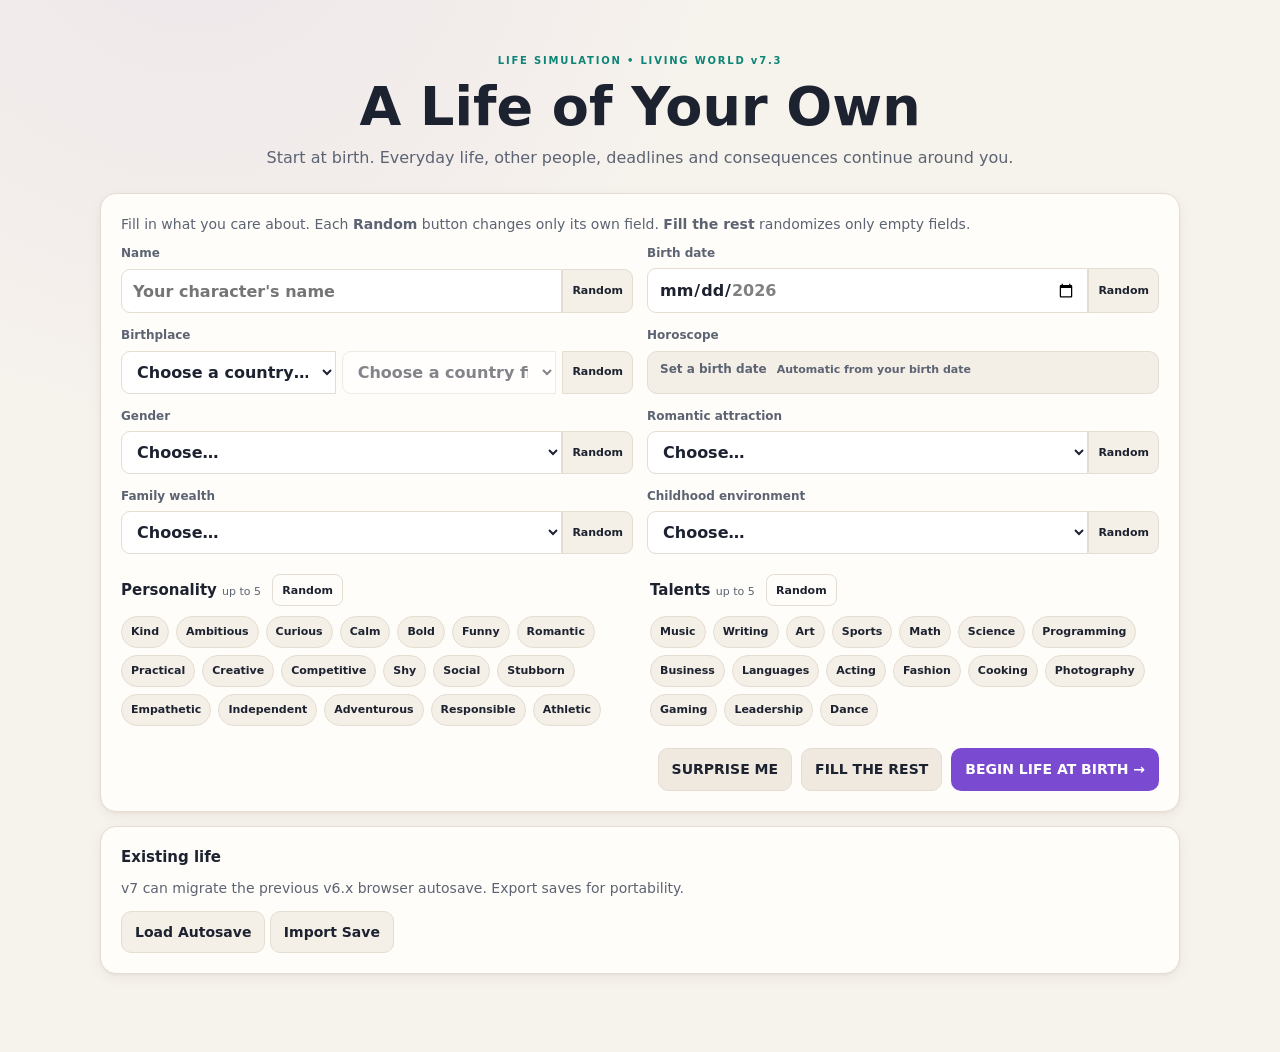
==== commit 15d4b84e: "Add files via upload" ====
--- a/index.html
+++ b/index.html
@@ -5,7 +5,7 @@
   <meta name="viewport" content="width=device-width,initial-scale=1">
   <meta name="color-scheme" content="light dark">
   <script>try{var u=JSON.parse(localStorage.getItem("lifeSim_ui")||"{}"),t=u.theme||"light";if(t==="auto")t=matchMedia("(prefers-color-scheme: dark)").matches?"dark":"light";if(["light","dark","life"].indexOf(t)<0)t="light";document.documentElement.setAttribute("data-theme",t)}catch(e){document.documentElement.setAttribute("data-theme","light")}</script>
-  <title>Life Sim — Living World v7.2</title>
+  <title>Life Sim — Living World v7.3</title>
   <link rel="stylesheet" href="style.css">
 </head>
 <body>
@@ -13,24 +13,24 @@
 <div id="app">
   <section id="creator" class="screen">
     <div class="hero">
-      <div class="eyebrow">LIFE SIMULATION • LIVING WORLD v7.2</div>
+      <div class="eyebrow">LIFE SIMULATION • LIVING WORLD v7.3</div>
       <h1>A Life of Your Own</h1>
       <p>Start at birth. Everyday life, other people, deadlines and consequences continue around you.</p>
     </div>
     <div class="panel creator-panel">
-      <div class="mode-row"><button class="mode active" data-mode="custom">CUSTOM</button><button class="mode" data-mode="mixed">MIXED</button><button class="mode" data-mode="true">TRUE RANDOM</button></div>
+      <p class="muted-text creator-note">Fill in what you care about. Each <b>Random</b> button changes only its own field. <b>Fill the rest</b> randomizes only empty fields.</p>
       <div class="grid">
         <label>Name<div class="input-with-button"><input id="c-name" placeholder="Your character's name"><button class="small" data-random="name">Random</button></div></label>
         <label>Birth date<div class="input-with-button"><input id="c-dob" type="date"><button class="small" data-random="dob">Random</button></div></label>
-        <label>Birthplace<div class="input-with-button"><input id="c-place" placeholder="Any city, town or country"><button class="small" data-random="place">Random</button></div></label>
-        <label>Horoscope<div class="input-with-button"><select id="c-zodiac"><option value="auto">Auto from birth date</option><option>Aries</option><option>Taurus</option><option>Gemini</option><option>Cancer</option><option>Leo</option><option>Virgo</option><option>Libra</option><option>Scorpio</option><option>Sagittarius</option><option>Capricorn</option><option>Aquarius</option><option>Pisces</option></select><button class="small" data-random="zodiac">Random</button></div></label>
-        <label>Gender<div class="input-with-button"><select id="c-gender"><option>Girl</option><option>Boy</option><option>Non-binary</option><option>Other</option></select><button class="small" data-random="gender">Random</button></div></label>
-        <label>Romantic attraction<div class="input-with-button"><select id="c-attraction"><option>Men</option><option>Women</option><option>All genders</option><option>Not sure yet</option><option>Asexual / romantic</option></select><button class="small" data-random="attraction">Random</button></div></label>
-        <label>Family wealth<div class="input-with-button"><select id="c-wealth"><option>Struggling</option><option>Modest</option><option>Middle class</option><option>Comfortable</option><option>Wealthy</option><option>Extremely wealthy</option></select><button class="small" data-random="wealth">Random</button></div></label>
-        <label>Childhood environment<div class="input-with-button"><select id="c-home"><option>Warm and stable</option><option>Busy but loving</option><option>Strict</option><option>Chaotic</option><option>Quiet</option><option>Highly privileged</option><option>Unpredictable</option></select><button class="small" data-random="home">Random</button></div></label>
+        <label>Birthplace<div class="input-with-button place-pick"><select id="c-country" aria-label="Country"></select><select id="c-city" aria-label="City or state"></select><button class="small" data-random="place">Random</button></div><input id="c-place" type="hidden"></label>
+        <label>Horoscope<div class="zodiac-view"><span id="c-zodiac-view">Set a birth date</span><small>Automatic from your birth date</small></div><input id="c-zodiac" type="hidden" value="auto"></label>
+        <label>Gender<div class="input-with-button"><select id="c-gender"><option value="">Choose…</option><option>Girl</option><option>Boy</option><option>Non-binary</option><option>Other</option></select><button class="small" data-random="gender">Random</button></div></label>
+        <label>Romantic attraction<div class="input-with-button"><select id="c-attraction"><option value="">Choose…</option><option>Men</option><option>Women</option><option>All genders</option><option>Not sure yet</option><option>Asexual / romantic</option></select><button class="small" data-random="attraction">Random</button></div></label>
+        <label>Family wealth<div class="input-with-button"><select id="c-wealth"><option value="">Choose…</option><option>Struggling</option><option>Modest</option><option>Middle class</option><option>Comfortable</option><option>Wealthy</option><option>Extremely wealthy</option></select><button class="small" data-random="wealth">Random</button></div></label>
+        <label>Childhood environment<div class="input-with-button"><select id="c-home"><option value="">Choose…</option><option>Warm and stable</option><option>Busy but loving</option><option>Strict</option><option>Chaotic</option><option>Quiet</option><option>Highly privileged</option><option>Unpredictable</option></select><button class="small" data-random="home">Random</button></div></label>
       </div>
-      <div class="choices"><div><h3>Personality <span>up to 5</span></h3><div id="personality" class="chips"></div></div><div><h3>Talents <span>up to 5</span></h3><div id="talents" class="chips"></div></div></div>
-      <div class="creator-actions"><button id="random-all" class="secondary">SURPRISE ME</button><button id="begin" class="primary">BEGIN LIFE AT BIRTH →</button></div>
+      <div class="choices"><div><h3>Personality <span>up to 5</span> <button class="small ghost" data-random="personality">Random</button></h3><div id="personality" class="chips"></div></div><div><h3>Talents <span>up to 5</span> <button class="small ghost" data-random="talents">Random</button></h3><div id="talents" class="chips"></div></div></div>
+      <div class="creator-actions"><button id="random-all" class="secondary">SURPRISE ME</button><button id="fill-rest" class="secondary">FILL THE REST</button><button id="begin" class="primary">BEGIN LIFE AT BIRTH →</button></div>
       <div id="creator-error" class="error" hidden></div>
     </div>
     <div class="save-import panel"><h3>Existing life</h3><p>v7 can migrate the previous v6.x browser autosave. Export saves for portability.</p><button id="load-last">Load Autosave</button> <button id="import-btn">Import Save</button><input id="import-file" type="file" accept=".json" hidden></div>
--- a/style.css
+++ b/style.css
@@ -250,3 +250,12 @@
 .plan-type small{color:var(--muted);font-size:11px}
 .identity-row{margin-bottom:8px}
 .progress.dangerbar i{background:var(--bad)}
+.modal-stats{grid-template-columns:repeat(4,minmax(0,1fr))}
+@media(max-width:600px){.modal-stats{grid-template-columns:repeat(2,minmax(0,1fr))}}
+.memory-list p{margin:0}.memory-list small{display:block;color:var(--muted);font-size:11px;margin-bottom:2px}
+.place-pick{display:grid;grid-template-columns:1fr 1fr auto;gap:6px}
+.place-pick select:disabled{opacity:.55}
+.zodiac-view{display:flex;align-items:baseline;gap:10px;min-height:42px;padding:9px 12px;border:1px solid var(--line);border-radius:10px;background:var(--surface-sunken)}
+.zodiac-view span{font-weight:800}.zodiac-view small{color:var(--muted);font-size:11px}
+.creator-note{margin:0 0 10px}
+.choices h3 .small{margin-left:6px;vertical-align:middle}
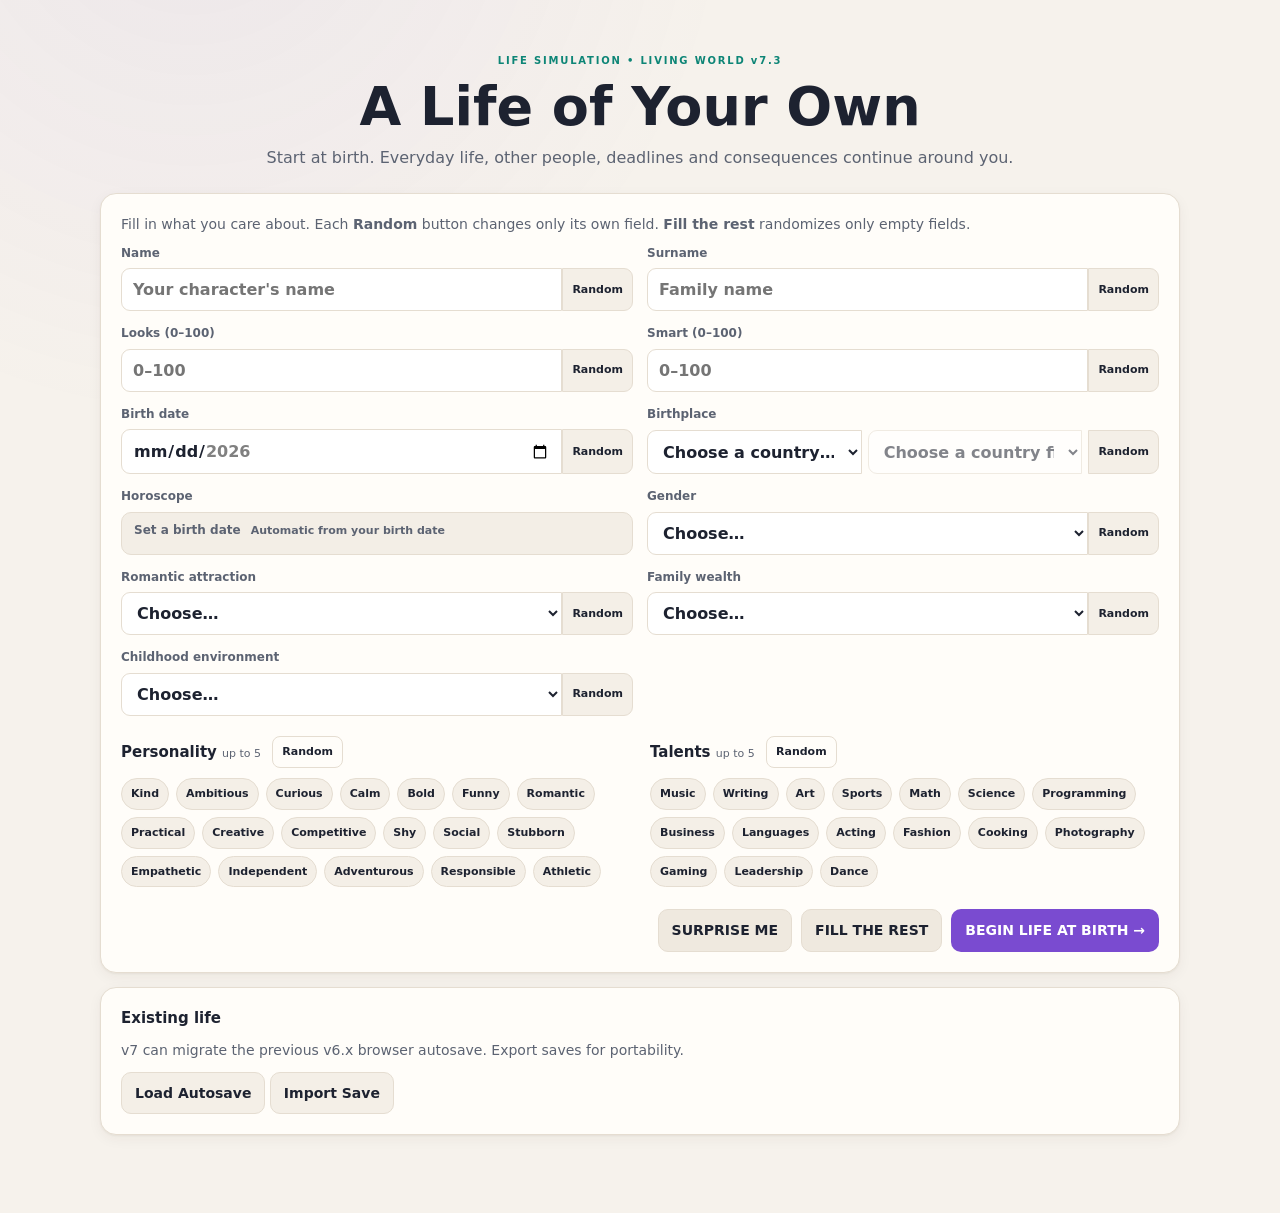
==== commit 99a69e1f: "Add files via upload" ====
--- a/index.html
+++ b/index.html
@@ -21,6 +21,9 @@
       <p class="muted-text creator-note">Fill in what you care about. Each <b>Random</b> button changes only its own field. <b>Fill the rest</b> randomizes only empty fields.</p>
       <div class="grid">
         <label>Name<div class="input-with-button"><input id="c-name" placeholder="Your character's name"><button class="small" data-random="name">Random</button></div></label>
+        <label>Surname<div class="input-with-button"><input id="c-surname" placeholder="Family name"><button class="small" data-random="surname">Random</button></div></label>
+        <label>Looks (0–100)<div class="input-with-button"><input id="c-looks" type="number" min="0" max="100" placeholder="0–100"><button class="small" data-random="looks">Random</button></div></label>
+        <label>Smart (0–100)<div class="input-with-button"><input id="c-smart" type="number" min="0" max="100" placeholder="0–100"><button class="small" data-random="smart">Random</button></div></label>
         <label>Birth date<div class="input-with-button"><input id="c-dob" type="date"><button class="small" data-random="dob">Random</button></div></label>
         <label>Birthplace<div class="input-with-button place-pick"><select id="c-country" aria-label="Country"></select><select id="c-city" aria-label="City or state"></select><button class="small" data-random="place">Random</button></div><input id="c-place" type="hidden"></label>
         <label>Horoscope<div class="zodiac-view"><span id="c-zodiac-view">Set a birth date</span><small>Automatic from your birth date</small></div><input id="c-zodiac" type="hidden" value="auto"></label>
@@ -39,12 +42,12 @@
   <section id="game" class="screen hidden">
     <header class="topbar">
       <div><div class="eyebrow">LIFE SIM • LIVING WORLD</div><h2 id="life-name">—</h2><div id="life-subtitle">Age 0</div></div>
-      <div class="top-actions"><button id="next-day" class="next-day" title="Finish today and sleep into tomorrow (N)"><svg class="ico" aria-hidden="true"><use href="#ico-sun"/></svg> Next day</button><button id="age-up" class="age-up" title="Simulate the year to your next birthday"><svg class="ico" aria-hidden="true"><use href="#ico-cake"/></svg> Age up</button><button id="planner-btn" class="planner-btn" title="Life planner"><svg class="ico" aria-hidden="true"><use href="#ico-calendar"/></svg> <span>Planner</span></button><button id="theme-btn" class="theme-btn" title="Appearance: Light / Dark / Auto / Life"><svg class="ico" aria-hidden="true"><use href="#ico-contrast"/></svg> <span>Light</span></button><span id="save-status">Not saved</span><button id="save">SAVE</button><button id="export">EXPORT</button><button id="pause">MENU <span>Esc</span></button></div>
+      <div class="top-actions"><button id="next-day" class="next-day" title="Finish today and sleep into tomorrow (N)"><svg class="ico" aria-hidden="true"><use href="#ico-sun"/></svg> Next day</button><button id="ff-btn" class="ff-btn" title="Fast forward: next week, month, term, birthday or major event">⏩ <span>Fast forward ▾</span></button><button id="age-up" class="age-up" title="Simulate the year to your next birthday"><svg class="ico" aria-hidden="true"><use href="#ico-cake"/></svg> Age up</button><button id="planner-btn" class="planner-btn" title="Life planner"><svg class="ico" aria-hidden="true"><use href="#ico-calendar"/></svg> <span>Planner</span></button><button id="theme-btn" class="theme-btn" title="Appearance: Light / Dark / Auto / Life"><svg class="ico" aria-hidden="true"><use href="#ico-contrast"/></svg> <span>Light</span></button><span id="save-status">Not saved</span><button id="save">SAVE</button><button id="export">EXPORT</button><button id="pause">MENU <span>Esc</span></button></div>
     </header>
     <main class="life-shell">
       <aside class="life-nav">
         <div class="nav-caption">YOUR LIFE</div><nav id="tabs" class="side-nav" aria-label="Life areas"></nav>
-        <div class="panel mini identity-mini"><h3>Identity</h3><p><b>Born:</b> <span id="i-place"></span></p><p><b>Birthday:</b> <span id="i-dob"></span></p><p><b>Zodiac:</b> <span id="i-zodiac"></span></p><p><b>Family:</b> <span id="i-family"></span></p></div>
+        <div class="panel mini identity-mini"><h3>Identity</h3><p><b>Born:</b> <span id="i-place"></span></p><p><b>Birthday:</b> <span id="i-dob"></span></p><p><b>Zodiac:</b> <span id="i-zodiac"></span></p><p><b>Family:</b> <span id="i-family"></span></p><p><b>Looks:</b> <span id="i-looks"></span></p><p><b>Smart:</b> <span id="i-smart"></span></p><p><b>Health:</b> <span id="i-health"></span></p></div>
       </aside>
       <section class="life-main">
         <div class="life-hud panel">
--- a/style.css
+++ b/style.css
@@ -259,3 +259,30 @@
 .zodiac-view span{font-weight:800}.zodiac-view small{color:var(--muted);font-size:11px}
 .creator-note{margin:0 0 10px}
 .choices h3 .small{margin-left:6px;vertical-align:middle}
+.star{font-style:normal;color:var(--warn)}
+.skill-line.lvl b{min-width:44px;text-align:right}
+.trait-row{display:grid;gap:1px;padding:6px 0;border-bottom:1px solid var(--line)}.trait-row:last-of-type{border-bottom:0}.trait-row small{color:var(--muted);font-size:11px}
+.mood-big{display:flex;align-items:baseline;gap:8px;margin:0 0 6px}.mood-big b{font-size:28px}.mood-big small{color:var(--muted)}
+.study-menu summary small{font-weight:600;color:var(--muted);margin-left:4px}
+.wx-now{display:flex;gap:10px;align-items:center;margin:4px 0 8px}.wx-icon{font-size:26px}.wx-now b{display:block;font-size:13px}.wx-now small{color:var(--muted);font-size:11px}
+.wx-row{display:grid;grid-template-columns:repeat(4,1fr);gap:4px;margin-bottom:6px}
+.wx-day{display:grid;justify-items:center;gap:1px;padding:5px 2px;border:1px solid var(--line);border-radius:9px;font-size:11px}.wx-day small{color:var(--soft);font-size:9px}.wx-day.severe{border-color:var(--bad);background:color-mix(in srgb,var(--bad) 8%,transparent)}
+.ff-btn{display:inline-flex;align-items:center;gap:5px}
+.ff-list{display:grid;gap:6px;margin-top:8px}.ff-opt{display:flex;justify-content:space-between;align-items:center;gap:10px;text-align:left;padding:10px 12px}.ff-opt small{color:var(--muted);font-weight:500}
+.stayhome{margin-top:10px;padding:9px 11px;border:1px dashed var(--line-strong);border-radius:12px}.stayhome small{color:var(--muted);font-size:11px;display:block;margin-bottom:5px}
+@media(max-width:760px){.ff-btn span{display:none}}
+.day-pick{display:grid;grid-template-columns:repeat(auto-fill,minmax(110px,1fr));gap:6px}.day-pick button{display:grid;gap:2px;text-align:left;padding:8px 10px}.day-pick small{color:var(--muted);font-size:10.5px;font-weight:500}
+.time-chips{display:flex;flex-wrap:wrap;gap:5px;margin:6px 0}.time-chips .active{background:var(--accent);color:var(--on-accent);border-color:var(--accent)}.time-chips .shared{border-color:var(--good)}
+.tier-tag{color:var(--accent);font-weight:800}
+.chat-row{display:grid;grid-template-columns:1fr auto;gap:2px 8px;width:100%;text-align:left;padding:9px 11px;margin-bottom:5px}.chat-row small{grid-column:1;color:var(--muted);font-weight:500;white-space:nowrap;overflow:hidden;text-overflow:ellipsis}.chat-row em{grid-row:1/3;grid-column:2;align-self:center}
+.chat-thread{display:flex;flex-direction:column;gap:6px;max-height:44vh;overflow:auto;padding:4px 2px;margin-bottom:8px}
+.bubble{max-width:78%;padding:7px 11px;border-radius:14px;font-size:13px;line-height:1.35}.bubble small{display:block;font-size:9.5px;opacity:.65;margin-top:2px}
+.bubble.them{align-self:flex-start;background:var(--surface-sunken);border:1px solid var(--line)}.bubble.me{align-self:flex-end;background:var(--accent);color:var(--on-accent)}
+.chat-replies{display:flex;flex-wrap:wrap;gap:5px;margin-bottom:8px}.chat-custom input{width:100%;margin-bottom:5px}.intent-row{display:flex;flex-wrap:wrap;gap:4px;margin-bottom:3px}.prog-list{display:grid;gap:6px;margin:6px 0}.prog-opt{display:grid;gap:2px;text-align:left;padding:9px 11px}.prog-opt small{color:var(--muted);font-weight:500;font-size:11px}
+.admirer-row{display:flex;justify-content:space-between;align-items:center;gap:8px;padding:6px 0;border-bottom:1px solid var(--line)}.admirer-row span{display:flex;gap:5px}
+.wrapped-tag{color:var(--accent);font-weight:700;font-size:11px}.person-cols{display:grid;grid-template-columns:1.5fr 1fr;gap:14px;margin-top:6px}@media(max-width:700px){.person-cols{grid-template-columns:1fr}}
+.ph-list{max-height:300px;overflow:auto;padding-right:4px}.ph-row,.pm-row{padding:5px 0;border-bottom:1px solid var(--line);font-size:12.5px}.ph-row small,.pm-row small{display:block;color:var(--muted);font-size:10.5px}
+.pm-list{max-height:300px;overflow:auto}.pm-row{font-size:12px}.person-family{margin:2px 0 6px;font-size:12px}
+.love-line{display:grid;gap:4px;margin:6px 0}.love-line small{color:var(--muted);font-size:11px}
+.love-ladder{display:flex;flex-wrap:wrap;gap:4px;margin-bottom:8px}.ladder-step{font-size:10.5px;padding:3px 7px;border-radius:999px;border:1px solid var(--line);color:var(--muted)}.ladder-step.done{color:var(--text-2);border-color:var(--line-strong)}.ladder-step.on{background:var(--accent);color:var(--on-accent);border-color:var(--accent);font-weight:700}.biz-card{border:1px solid var(--line);border-radius:12px;padding:10px 12px;margin:8px 0;display:grid;gap:5px}.biz-card.closed{opacity:.75}.biz-head{display:flex;justify-content:space-between;align-items:center}.biz-card small{font-size:11.5px}.uni-list{display:grid;gap:4px;margin:8px 0}.uni-row{display:flex;justify-content:space-between;align-items:center;gap:8px;padding:6px 0;border-bottom:1px solid var(--line)}.uni-row small{display:block;color:var(--muted);font-size:11px}.uni-row span:last-child{display:flex;gap:5px;align-items:center;flex-wrap:wrap;justify-content:flex-end}.invite-meta{display:grid;grid-template-columns:repeat(auto-fit,minmax(150px,1fr));gap:4px 12px;margin:6px 0 8px;padding:8px 10px;border:1px solid var(--line);border-radius:10px;background:var(--surface-sunken)}.invite-meta div{display:grid;gap:1px}.invite-meta span{font-size:10px;letter-spacing:.06em;text-transform:uppercase;color:var(--muted)}.invite-meta b{font-size:12.5px}
+.group-block{padding:6px 0;border-bottom:1px solid var(--line)}.group-block:last-child{border-bottom:0}.fac-list{display:flex;flex-wrap:wrap;gap:5px;margin:4px 0}.fac{font-size:11.5px;padding:3px 8px;border-radius:999px;border:1px solid var(--line)}.fac.yes{background:var(--accent-tint);border-color:var(--accent)}.fac.no{color:var(--soft);text-decoration:line-through;opacity:.7}.major-box{margin:8px 0;padding:8px 10px;border:1px dashed var(--line-strong);border-radius:10px}.major-box select{max-width:280px}.id-line{margin:2px 0 6px;font-size:12px;color:var(--text-2)}.ff-btn.ff-paused{border-color:var(--accent);box-shadow:0 0 0 2px var(--accent-tint)}.ff-cont{font-weight:700;margin-left:4px}.ff-resume{padding:8px 10px;border:1px solid var(--accent);border-radius:10px;margin-bottom:8px}.routine-box{margin:6px 0 10px}.routine-box summary{cursor:pointer;font-size:12.5px;color:var(--text-2)}.routine-grid{display:grid;grid-template-columns:repeat(auto-fit,minmax(130px,1fr));gap:6px;margin-top:6px}.routine-grid label{display:grid;gap:2px;font-size:11px}.summary-lead{font-weight:600}
